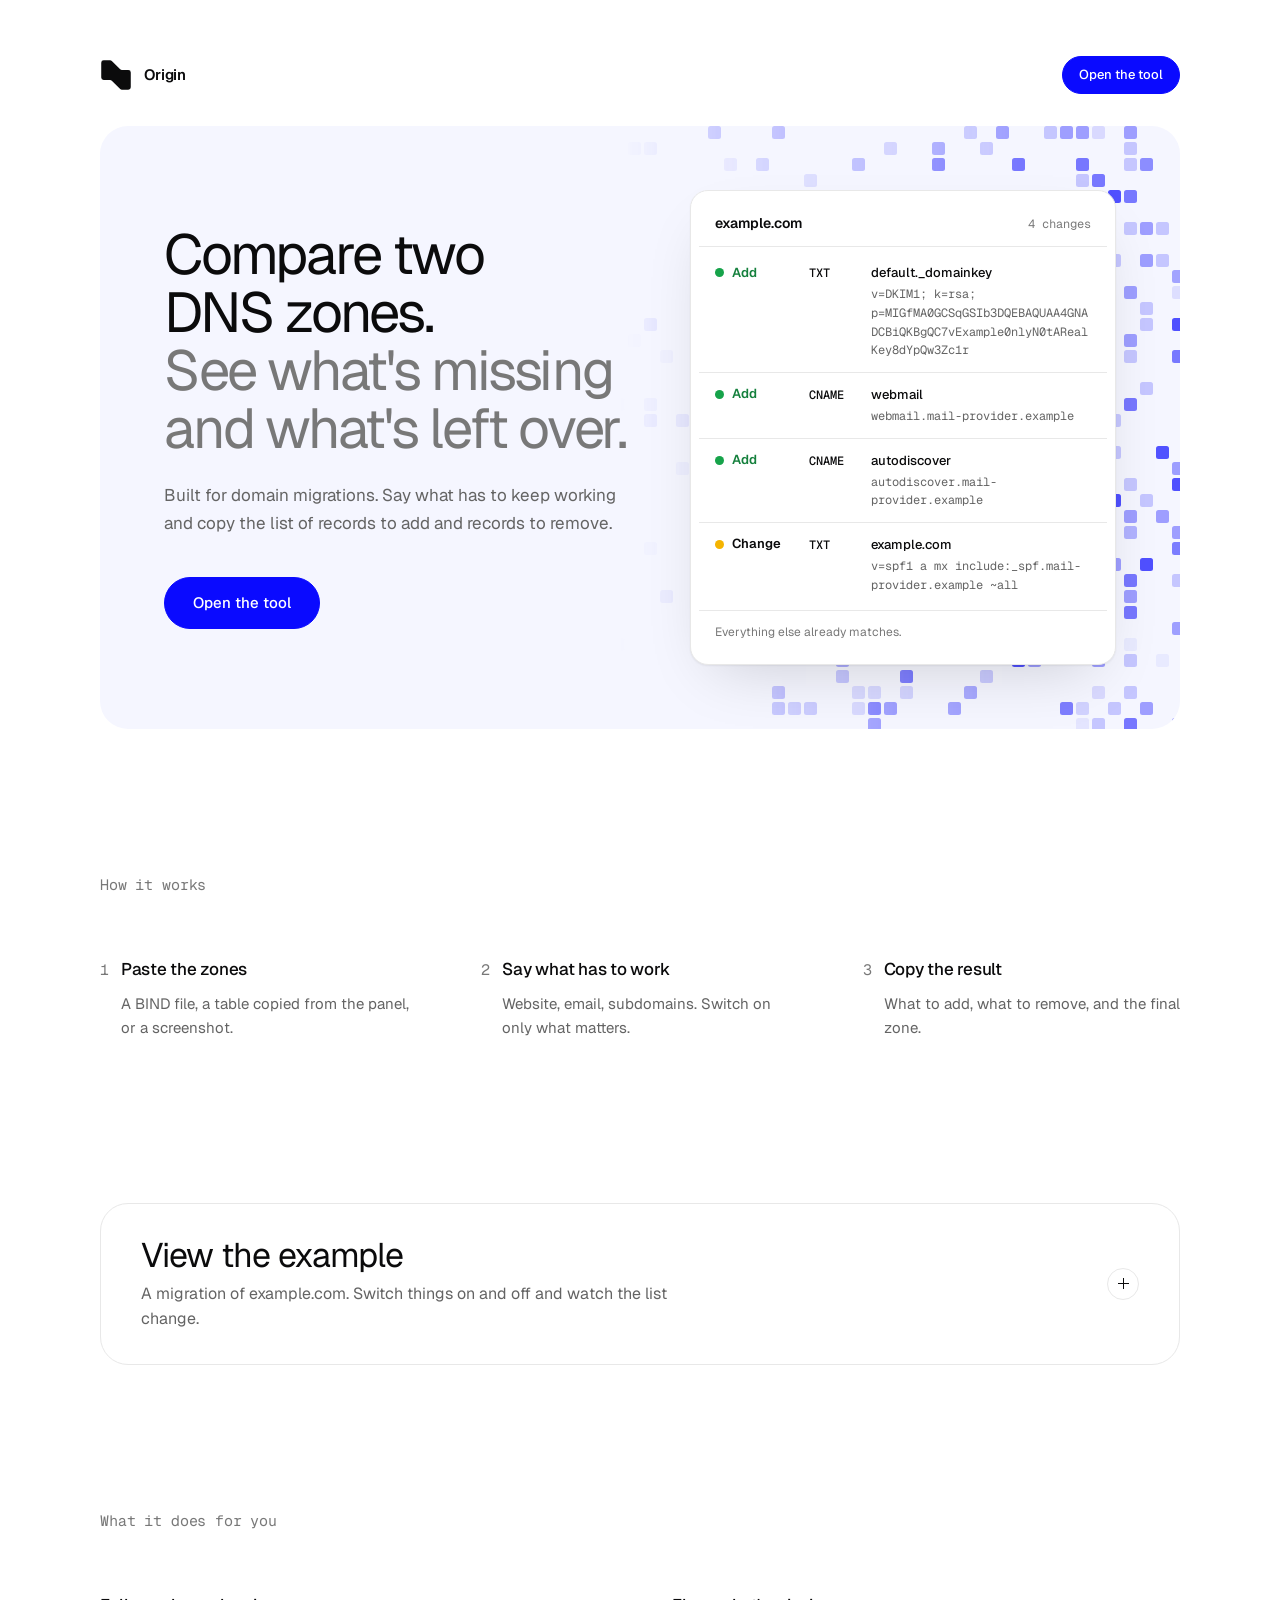
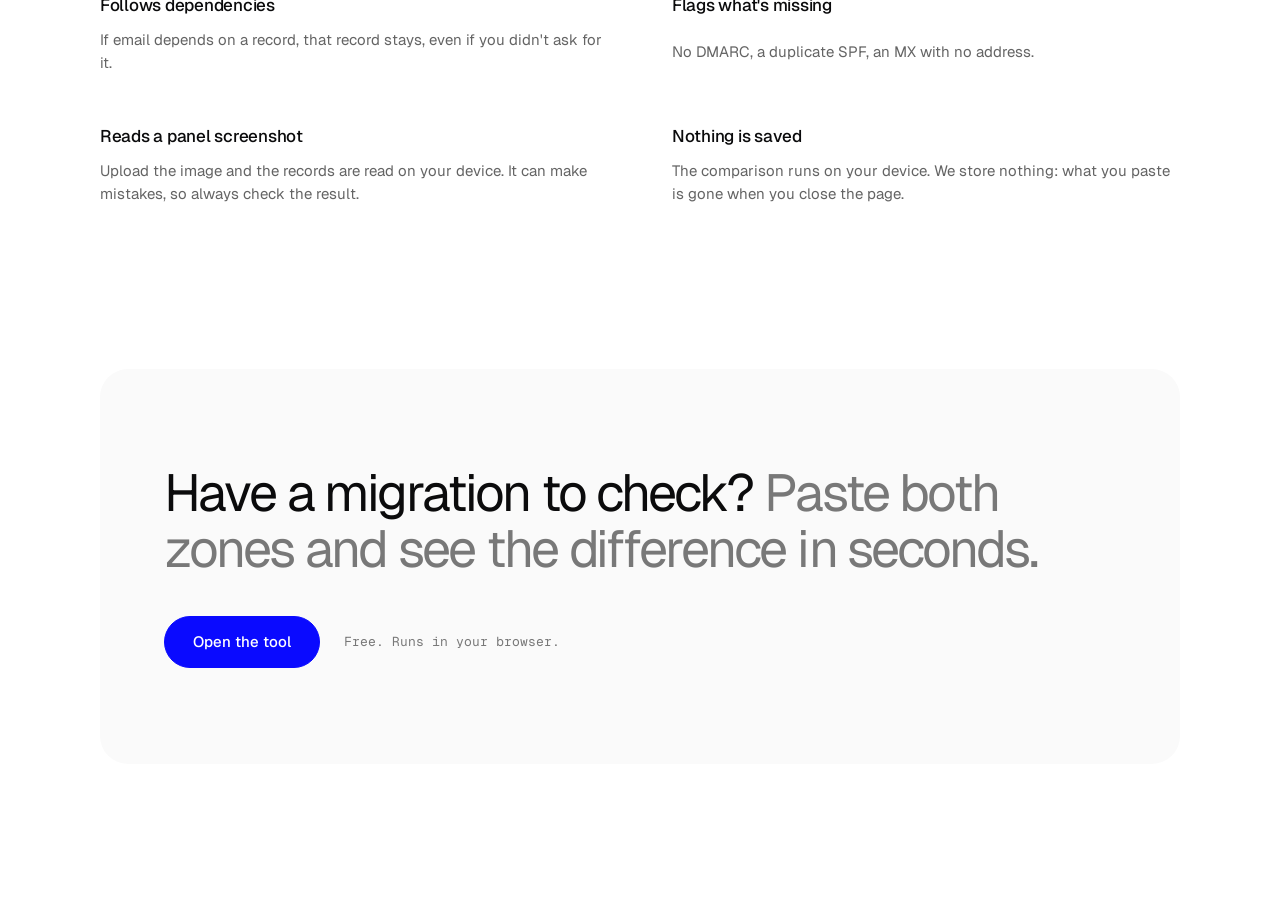
==== index.html @ 7298ab2c "Activity status as colored dot plus label (add, remove, change) Co-Authored-By: Claude Sonnet 5.5 <n" ====
<!doctype html>
<html lang="en">
<head>
<meta charset="utf-8">
<meta name="viewport" content="width=device-width,initial-scale=1,viewport-fit=cover">
<title>Origin</title>
<link rel="icon" type="image/svg+xml" href="favicon.svg?v=3">
<link rel="icon" type="image/png" sizes="180x180" href="favicon.png?v=3">
<link rel="shortcut icon" href="favicon.ico?v=3">
<link rel="apple-touch-icon" href="favicon.png?v=3">
<link rel="stylesheet" href="https://fonts.googleapis.com/css2?family=Geist:wght@300..700&family=Geist+Mono:wght@400..600&display=swap">
<link rel="stylesheet" href="style.css?v=3">
</head>
<body>
<svg width="0" height="0" style="position:absolute" aria-hidden="true">
  <!-- Still frame of the mark. The script below brings it to life. -->
  <symbol id="mark" viewBox="-4 -4 104 104"><path fill="currentColor" d="M32.00 0.00L64.00 0.00L81.05 0.00A8.00 8.00 0 0 1 87.71 12.44L66.96 43.56A8.00 8.00 0 0 0 66.96 52.44L80.00 72.00L88.00 84.00A7.72 7.72 0 0 1 81.58 96.00L64.00 96.00L32.00 96.00L14.95 96.00A8.00 8.00 0 0 1 8.29 83.56L29.04 52.44A8.00 8.00 0 0 0 29.04 43.56L16.00 24.00L8.00 12.00A7.72 7.72 0 0 1 14.42 0.00Z"/></symbol>
</svg>

<div class="wrap home" data-view="home">
  <header class="nav">
    <div class="brand"><span class="mk" aria-hidden="true"><svg><use href="#mark"/></svg></span><h1>Origin</h1></div>
    <a class="btn blue" href="tool.html">Open the tool</a>
  </header>

  <section class="hero">
    <canvas class="px" data-fade="1" aria-hidden="true"></canvas>
    <div class="hero-text">
      <p class="lede">Compare two DNS zones. <span>See what's missing and what's left over.</span></p>
      <p class="sub">Built for domain migrations. Say what has to keep working and copy the list of records to add and records to remove.</p>
      <div class="cta">
        <a class="btn blue lg" href="tool.html">Open the tool</a>
      </div>
    </div>
    <aside class="hero-card" aria-label="Example result">
      <div class="hc-head"><span class="hc-dom">example.com</span><span class="hc-count">4 changes</span></div>
      <ul class="hc-list">
        <li><span class="hc-op">Add</span><span class="hc-ty">TXT</span><span class="hc-nm">default._domainkey</span><span class="hc-val">v=DKIM1; k=rsa; p=MIGfMA0GCSqGSIb3DQEBAQUAA4GNADCBiQKBgQC7vExample0nlyN0tARealKey8dYpQw3Zc1r</span></li>
        <li><span class="hc-op">Add</span><span class="hc-ty">CNAME</span><span class="hc-nm">webmail</span><span class="hc-val">webmail.mail-provider.example</span></li>
        <li><span class="hc-op">Add</span><span class="hc-ty">CNAME</span><span class="hc-nm">autodiscover</span><span class="hc-val">autodiscover.mail-provider.example</span></li>
        <li><span class="hc-op chg">Change</span><span class="hc-ty">TXT</span><span class="hc-nm">example.com</span><span class="hc-val">v=spf1 a mx include:_spf.mail-provider.example ~all</span></li>
      </ul>
      <div class="hc-foot">Everything else already matches.</div>
    </aside>
  </section>

  <section class="sec">
    <h2>How it works</h2>
    <ol class="cols">
      <li><span class="k">1</span><strong>Paste the zones</strong><span class="t">A BIND file, a table copied from the panel, or a screenshot.</span></li>
      <li><span class="k">2</span><strong>Say what has to work</strong><span class="t">Website, email, subdomains. Switch on only what matters.</span></li>
      <li><span class="k">3</span><strong>Copy the result</strong><span class="t">What to add, what to remove, and the final zone.</span></li>
    </ol>
  </section>

  <section class="sec" id="demo">
    <div class="ex" data-ex>
      <button type="button" class="ex-head" id="ex-btn" aria-expanded="false" aria-controls="ex-body">
        <span class="ex-text">
          <span class="ex-t">View the example</span>
          <span class="ex-s">A migration of example.com. Switch things on and off and watch the list change.</span>
        </span>
        <span class="ex-ic" aria-hidden="true"><span class="pm"></span></span>
      </button>
      <div class="ex-body" id="ex-body" hidden>
        <div class="ex-in">
    <div class="zones">
      <div class="zone">
        <div class="zone-head"><span class="zl">Origin</span><span class="count" id="demo-mo"></span></div>
        <div class="dnst" id="demo-o" tabindex="0"></div>
      </div>
      <div class="zone">
        <div class="zone-head"><span class="zl">Destination</span><span class="count" id="demo-md"></span></div>
        <div class="dnst" id="demo-d" tabindex="0"></div>
      </div>
    </div>
    <div class="console">
      <fieldset class="panel">
        <legend>What has to work?</legend>
        <div class="switches" data-el="goals"></div>
      </fieldset>
      <section class="results" data-el="results" aria-live="polite"></section>
    </div>
        </div>
      </div>
    </div>
  </section>

  <section class="sec">
    <h2>What it does for you</h2>
    <ul class="cols two">
      <li><strong>Follows dependencies</strong><span class="t">If email depends on a record, that record stays, even if you didn't ask for it.</span></li>
      <li><strong>Flags what's missing</strong><span class="t">No DMARC, a duplicate SPF, an MX with no address.</span></li>
      <li><strong>Reads a panel screenshot</strong><span class="t">Upload the image and the records are read on your device. It can make mistakes, so always check the result.</span></li>
      <li><strong>Nothing is saved</strong><span class="t">The comparison runs on your device. We store nothing: what you paste is gone when you close the page.</span></li>
    </ul>
  </section>

  <section class="end">
    <p class="end-title">Have a migration to check?<span> Paste both zones and see the difference in seconds.</span></p>
    <div class="end-act">
      <a class="btn blue lg" href="tool.html">Open the tool</a>
      <span class="end-note">Free. Runs in your browser.</span>
    </div>
  </section>
</div>
<script src="core.js?v=3"></script>
<script src="app.js?v=3"></script>
<script src="hover.js?v=3"></script>
</body>
</html>
---- style.css ----
/* Layout: white page, black text, one electric blue for the main action and the animated field.
   Section labels in grey mono, light grotesque headings, plain lists instead of cards. */
:root{
  color-scheme:light;
  --bg:#FFFFFF; --field:#FAFAFA; --tint:#F5F6FF; --ink:#0B0B0C; --muted:#646464; --label:#787878; --line:#E8E8E8; --soft:#D0D0D0; --grey:#B8B8B8;
  --blue:#0A0AFF; --blue-h:#0000CC; --blue-d:#0A0AFF;
  --shadow:0 1px 2px rgba(11,11,12,.18);
  --ease:cubic-bezier(.22,.8,.24,1);
  --r:18px; --rc:12px; --rl:28px;
  --font-body:'Geist','Helvetica Neue',Helvetica,Arial,sans-serif;
  --font-mono:'Geist Mono',ui-monospace,'SF Mono',Menlo,Consolas,monospace;
}
*{box-sizing:border-box}
body{background:var(--bg);color:var(--ink);font-family:var(--font-body);font-size:15px;line-height:1.55;-webkit-font-smoothing:antialiased;-webkit-text-size-adjust:100%}
.wrap{max-width:1120px;margin:0 auto;padding-block:48px 128px;padding-left:max(20px,env(safe-area-inset-left,0px));padding-right:max(20px,env(safe-area-inset-right,0px));display:flex;flex-direction:column;gap:96px}
h1,h2,p{margin:0}
a{color:inherit}
h1{font-size:15px;font-weight:600;letter-spacing:-.01em}
h2,.eyebrow,.panel legend{font-family:var(--font-mono);font-size:15px;font-weight:400;letter-spacing:-.01em;color:var(--label)}
:focus-visible{outline:2px solid var(--blue-d);outline-offset:2px;border-radius:8px}
.btn:focus-visible,.sw:focus-visible{border-radius:980px}

.nav{display:flex;align-items:center;justify-content:space-between;gap:12px}
.brand{display:flex;align-items:center;gap:12px}
a.brand,a.btn{text-decoration:none}
.mk{display:inline-flex;width:32px;height:32px;flex:none}
.mk svg{width:32px;height:32px;display:block;overflow:visible}

.btn{font:inherit;font-size:13px;font-weight:500;line-height:1.2;padding:10px 16px;border:1px solid var(--soft);border-radius:980px;background:var(--bg);color:var(--ink);cursor:pointer;white-space:nowrap}
a.btn{display:inline-flex;align-items:center}
.btn:hover{border-color:var(--ink)}
.btn[disabled]{opacity:.5;cursor:default}
.btn.sm{font-size:12px;padding:8px 14px}
.btn.dark{background:var(--ink);border-color:var(--ink);color:var(--bg);padding:12px 24px}
.btn.dark:hover{background:#2A2A2E;border-color:#2A2A2E}
.btn.lg{font-size:15px;padding:16px 28px}
.btn.blue{background:var(--blue);border-color:var(--blue);color:#fff}
.btn.blue:hover{background:var(--blue-h);border-color:var(--blue-h)}

/* Landing */
.home{gap:144px}
.lnk{font-family:var(--font-mono);font-size:14px;color:var(--ink);background:none;border:0;padding:0;cursor:pointer;text-decoration:none}
.lnk{text-decoration:underline;text-decoration-color:var(--soft);text-underline-offset:5px}
.lnk:hover{text-decoration-color:var(--ink)}
.hero{margin-top:-112px;position:relative;overflow:hidden;isolation:isolate;display:grid;grid-template-columns:minmax(0,1.05fr) minmax(0,.95fr);align-items:center;gap:56px;background:var(--tint);border-radius:var(--rl);padding:64px 64px}
.hero .px{position:absolute;inset:0;z-index:-1;height:100%;border-radius:0;background:none;opacity:.7;-webkit-mask-image:linear-gradient(90deg,transparent 48%,#000 85%);mask-image:linear-gradient(90deg,transparent 48%,#000 85%)}
.hero .lede{font-size:clamp(2.25rem,4.4vw,3.5rem)}
.hero .lede span{display:block}
.hero-card{background:var(--bg);border:1px solid var(--line);border-radius:var(--r);box-shadow:0 24px 60px -24px rgba(11,11,12,.18),0 1px 2px rgba(11,11,12,.06);padding:8px;min-width:0}
.hc-head{display:flex;justify-content:space-between;align-items:baseline;gap:12px;padding:14px 16px 12px;border-bottom:1px solid var(--line)}
.hc-dom{font-weight:600;font-size:14px}
.hc-count{font-family:var(--font-mono);font-size:12px;color:var(--label)}
.hc-list{list-style:none;margin:0;padding:4px 0}
.hc-list li{display:grid;grid-template-columns:84px 52px minmax(0,1fr);grid-template-areas:"op ty nm" ". . val";column-gap:10px;row-gap:2px;padding:12px 16px;border-bottom:1px solid var(--line);align-items:baseline}
.hc-list li:last-child{border-bottom:0}
.hc-op{grid-area:op;display:inline-flex;align-items:center;gap:8px;font-size:13px;font-weight:600;line-height:18px;color:#15803D}
.hc-op::before{content:"";width:9px;height:9px;border-radius:50%;background:#16A34A;flex:none}
.hc-op.chg{color:var(--ink)}
.hc-op.chg::before{background:#F5B400}
.hc-op.rm{color:#B42318}
.hc-op.rm::before{background:#D92D20}
.hc-ty{grid-area:ty;font-family:var(--font-mono);font-size:12px;font-weight:500}
.hc-nm{grid-area:nm;font-weight:500;font-size:13px;overflow-wrap:anywhere}
.hc-val{grid-area:val;font-family:var(--font-mono);font-size:12px;color:var(--muted);overflow-wrap:anywhere}
.hc-foot{padding:12px 16px 14px;border-top:1px solid var(--line);font-size:12px;color:var(--label)}
.hero-text{display:flex;flex-direction:column;gap:24px;min-width:0}
.lede{font-size:clamp(2.25rem,5.6vw,3.75rem);line-height:1.04;letter-spacing:-.04em;font-weight:400;max-width:15em;text-wrap:balance}
.lede span{color:var(--label)}
.sub{font-size:1.0625rem;line-height:1.6;color:var(--muted);max-width:33em}
.cta{display:flex;flex-wrap:wrap;align-items:center;gap:16px 32px;padding-top:16px}
.px{display:block;width:100%;height:clamp(150px,24vw,290px);border-radius:var(--rl);background:var(--tint)}
.sec{display:flex;flex-direction:column;gap:40px}
.ex{border:1px solid var(--line);border-radius:var(--rl);background:var(--bg);transition:border-color .25s ease}
.ex:hover,.ex[data-open]{border-color:var(--soft)}
.ex-head{font:inherit;color:inherit;background:none;border:0;width:100%;display:flex;align-items:center;justify-content:space-between;gap:24px;text-align:left;cursor:pointer;padding:32px 40px;border-radius:var(--rl)}
.ex-text{display:flex;flex-direction:column;gap:8px;min-width:0}
.ex-k{font-family:var(--font-mono);font-size:15px;color:var(--label)}
.ex-t{font-size:clamp(1.5rem,3.4vw,2.125rem);line-height:1.12;letter-spacing:-.03em}
.ex-s{font-size:1rem;color:var(--muted);max-width:36em}
.ex-ic{flex:none;width:32px;height:32px;border-radius:50%;border:1px solid var(--line);display:grid;place-items:center;transition:background-color .25s ease,border-color .25s ease}
.ex-head:hover .ex-ic{border-color:var(--soft)}
.ex[data-open] .ex-ic{background:var(--ink);border-color:var(--ink)}
.ex[data-open] .pm::before,.ex[data-open] .pm::after{background:var(--bg)}
.ex[data-open] .pm::after{transform:rotate(0deg)}
.ex-body{overflow:hidden}
.ex-in{display:flex;flex-direction:column;gap:48px;padding:8px 40px 48px}
.sec-head{display:flex;flex-direction:column;gap:16px}
.title{font-size:clamp(1.5rem,3.4vw,2.125rem);line-height:1.12;letter-spacing:-.03em;font-weight:400;text-wrap:balance}
.cols{list-style:none;margin:0 -20px;padding:0;position:relative;display:grid;grid-template-columns:repeat(3,minmax(0,1fr));gap:8px 24px}
.cols>li{position:relative;z-index:1;padding:20px;border-radius:12px}
.stack-stage{position:absolute;inset:0;z-index:0;pointer-events:none}
.stack-pill{position:absolute;left:0;top:0;width:0;height:0;border-radius:12px;background:#F8F8F9;opacity:0;transition:opacity .35s ease}
.cols.two{grid-template-columns:repeat(2,minmax(0,1fr))}
.cols li{display:grid;grid-template-columns:auto minmax(0,1fr);gap:10px 12px;align-items:baseline}
.cols .k{font-family:var(--font-mono);font-size:15px;color:var(--label)}
.cols strong{font-size:17px;font-weight:500;letter-spacing:-.015em}
.cols .t{grid-column:2;font-size:15px;line-height:1.55;color:var(--muted)}
.cols.two li{grid-template-columns:minmax(0,1fr)}
.cols.two .t{grid-column:1}
.end{background:var(--field);border-radius:var(--rl);padding:96px 64px;display:flex;flex-direction:column;align-items:flex-start;gap:32px}
.end-title{font-size:clamp(2rem,5vw,3.25rem);line-height:1.06;letter-spacing:-.04em;font-weight:400;max-width:17em;text-wrap:balance}
.end-title span{color:var(--label)}
.end-act{display:flex;flex-wrap:wrap;align-items:center;gap:16px 24px;padding-top:8px}
.end-note{font-family:var(--font-mono);font-size:13px;color:var(--label)}

/* Zones */
.input{display:flex;flex-direction:column;gap:24px}
.zones{display:grid;grid-template-columns:repeat(auto-fit,minmax(min(100%,340px),1fr));gap:24px}
.zone{background:var(--field);border-radius:var(--r);padding:28px;display:flex;flex-direction:column;gap:20px;min-width:0;outline:1.5px solid transparent;outline-offset:-1.5px}
.zone:focus-within{outline-color:var(--ink)}
.zone.drag{outline:1.5px dashed var(--blue-d)}
.zone-head{display:flex;align-items:baseline;gap:8px;flex-wrap:wrap}
.zone-head label,.zl{font-weight:600}
.chip{font-size:11px;line-height:18px;color:var(--muted);border:1px solid var(--soft);border-radius:980px;padding:0 8px}
.count{margin-left:auto;font-size:12px;color:var(--muted);font-variant-numeric:tabular-nums}
textarea{font-family:var(--font-mono);font-size:.8125rem;line-height:1.6;color:var(--ink);background:transparent;border:0;padding:0;width:100%;min-height:196px;resize:vertical;white-space:pre;overflow:auto;tab-size:4}
textarea:focus,textarea:focus-visible{outline:0}
textarea::placeholder,input::placeholder{color:var(--muted);opacity:1}
.zone pre.ro{font-family:var(--font-mono);font-size:.8125rem;line-height:1.6;margin:0;max-height:196px;overflow:auto;white-space:pre;tab-size:4}
/* DNS table (panel style) */
.dnst{overflow-x:auto;background:var(--bg);border:1px solid var(--line);border-radius:var(--rc)}
.dnst table{width:100%;border-collapse:collapse;font-size:13px;line-height:1.4;min-width:520px}
.dnst th{background:var(--bg);text-align:left;font-weight:500;font-size:12px;color:var(--label);padding:10px 14px;border-bottom:1px solid var(--line);white-space:nowrap;z-index:1}
.dnst td{padding:10px 14px;border-bottom:1px solid var(--line);vertical-align:top;white-space:nowrap}
.dnst tr:last-child td{border-bottom:0}
.dnst th:not(:last-child),.dnst td:not(:last-child){border-right:1px solid var(--line)}
.dnst tbody tr:hover td{background:var(--field)}
.dnst .ty{font-family:var(--font-mono);font-size:12px;font-weight:500;width:1%}
.dnst .nm{font-weight:500}
.dnst .ct{font-family:var(--font-mono);font-size:12px;white-space:normal;overflow-wrap:anywhere;min-width:200px}
.dnst .ct small{font-family:var(--font-body);color:var(--label);margin-left:6px;font-size:12px}
.dnst .pxs{display:inline-flex;align-items:center;gap:6px;color:var(--muted)}
.dnst .pxs::before{content:"";width:8px;height:8px;border-radius:50%;border:1.5px solid var(--grey);flex:none}
.dnst .pxs.on{color:var(--ink)}
.dnst .pxs.on::before{background:var(--ink);border-color:var(--ink)}
.dnst .tt{color:var(--muted)}
.zone-foot{display:flex;flex-wrap:wrap;align-items:center;gap:8px 12px;font-size:13px;color:var(--muted)}
.drop{display:flex;flex-wrap:wrap;align-items:center;gap:6px 10px}
.vt{display:inline-flex;gap:2px;padding:2px;border:1px solid var(--line);border-radius:980px;margin-left:8px;background:var(--bg)}
.vt[hidden]{display:none}
.vt button{font:inherit;font-size:12px;line-height:1;padding:6px 12px;border:0;border-radius:980px;background:none;color:var(--muted);cursor:pointer;transition:background-color .2s ease,color .2s ease}
.vt button[aria-pressed="true"]{background:var(--ink);color:var(--bg)}
.zt{min-height:196px}
.zt[hidden],textarea[hidden]{display:none}
.zt table{min-width:0}
.dnst .ct small{display:block;margin:2px 0 0}
.ocr-note{flex-basis:100%;margin:0;font-size:12px;color:var(--label)}
.spin{flex:none;width:18px;height:18px;border-radius:50%;border:2.5px solid #D5F0DD;border-top-color:#16A34A}
@media (prefers-reduced-motion:no-preference){.spin{animation:spin .8s linear infinite}}
@keyframes spin{to{transform:rotate(360deg)}}
.status{display:flex;flex-wrap:wrap;align-items:center;gap:8px;color:var(--ink);flex-basis:100%}
.gs,.gn,.more,.only-m{display:none}
@media (min-width:701px){.zone-foot:not(:has(> .drop:not([hidden]), > .status:not([hidden]))){display:none}}
.bar{display:flex;flex-wrap:wrap;gap:12px;align-items:center}
.dom{display:flex;align-items:center;gap:10px;flex:1 1 240px;max-width:380px;background:var(--field);border-radius:var(--rc);padding:12px 16px;outline:1.5px solid transparent;outline-offset:-1.5px}
.dom:focus-within{outline-color:var(--ink)}
.dom label{font-size:13px;color:var(--muted)}
.dom input{font-family:var(--font-mono);font-size:.8125rem;color:var(--ink);background:transparent;border:0;padding:0;flex:1;min-width:0}
.dom input:focus,.dom input:focus-visible{outline:0}
.bar .btns{display:flex;gap:8px;margin-left:auto}

/* Switches and result */
.console{display:grid;grid-template-columns:minmax(0,280px) minmax(0,1fr);gap:72px 96px;align-items:start}
#demo .console{padding-top:40px}
.panel{display:flex;flex-direction:column;border:0;padding:0;margin:0;min-width:0}
.panel legend{padding:0;margin-bottom:28px}
@media (min-width:861px){.panel{position:sticky;top:calc(env(safe-area-inset-top,0px) + 24px)}}
.switches{display:flex;flex-direction:column;gap:28px}
.sw{font:inherit;color:inherit;background:none;border:0;width:100%;display:grid;grid-template-columns:minmax(0,1fr) auto;align-items:center;gap:16px;padding:0;text-align:left;cursor:pointer}
.sw-text{display:flex;flex-direction:column;gap:2px;min-width:0}
.gl{font-weight:500}
.gh{font-size:13px;color:var(--muted)}
.track{width:42px;height:24px;border-radius:980px;background:var(--soft);position:relative}
.knob{position:absolute;top:3px;left:3px;width:18px;height:18px;border-radius:50%;background:var(--bg);box-shadow:var(--shadow)}
.sw[aria-checked="true"] .track{background:var(--ink)}
.sw[aria-checked="true"] .knob{transform:translateX(18px)}
.sw[aria-checked="false"] .gl{color:var(--muted)}
.results{display:flex;flex-direction:column;gap:80px;min-width:0}
.block{display:flex;flex-direction:column;gap:24px}
.summary{display:flex;flex-direction:column;gap:28px}
.say{font-size:19px;line-height:1.35;letter-spacing:-.015em;text-wrap:balance}
.say b{font-weight:600}
.figs{display:grid;grid-template-columns:repeat(2,minmax(0,1fr));gap:12px}
.fig{font:inherit;color:inherit;border:0;text-align:left;cursor:pointer;display:grid;grid-template-columns:auto auto minmax(0,1fr) auto;align-items:center;gap:14px;background:var(--field);border-radius:var(--r);padding:22px 24px;min-width:0}
.fig .n{font-size:24px;font-weight:600;letter-spacing:-.02em;line-height:1;min-width:1ch;font-variant-numeric:tabular-nums}
.fig .l{font-size:16px;line-height:1.3}
.fig .go{display:none}
.fig.zero{opacity:.45;cursor:default}
/* State as an icon: plus to add, not-equal to check, minus for what goes, check for what stays, exclamation for a warning. */
.dot{width:26px;height:26px;flex:none;display:inline-grid;place-items:center;border-radius:7px;background:var(--cb,#ECECEC)}
.dot::before{content:"";width:14px;height:14px;background:var(--c,var(--ink));-webkit-mask:var(--g) center/contain no-repeat;mask:var(--g) center/contain no-repeat}
:root{
  --g-plus:url("data:image/svg+xml,%3Csvg xmlns='http://www.w3.org/2000/svg' viewBox='0 0 14 14' fill='none' stroke='%23000' stroke-width='1.8' stroke-linecap='round' stroke-linejoin='round'%3E%3Cpath d='M7 2.5v9M2.5 7h9'/%3E%3C/svg%3E");
  --g-minus:url("data:image/svg+xml,%3Csvg xmlns='http://www.w3.org/2000/svg' viewBox='0 0 14 14' fill='none' stroke='%23000' stroke-width='1.8' stroke-linecap='round' stroke-linejoin='round'%3E%3Cpath d='M2.5 7h9'/%3E%3C/svg%3E");
  --g-neq:url("data:image/svg+xml,%3Csvg xmlns='http://www.w3.org/2000/svg' viewBox='0 0 14 14' fill='none' stroke='%23000' stroke-width='1.8' stroke-linecap='round' stroke-linejoin='round'%3E%3Cpath d='M2.5 5h9M2.5 9h9M9.6 2.4l-5.2 9.2'/%3E%3C/svg%3E");
  --g-check:url("data:image/svg+xml,%3Csvg xmlns='http://www.w3.org/2000/svg' viewBox='0 0 14 14' fill='none' stroke='%23000' stroke-width='1.8' stroke-linecap='round' stroke-linejoin='round'%3E%3Cpath d='M2.6 7.6l3 3 5.8-6.6'/%3E%3C/svg%3E");
  --g-bang:url("data:image/svg+xml,%3Csvg xmlns='http://www.w3.org/2000/svg' viewBox='0 0 14 14' fill='none' stroke='%23000' stroke-width='1.8' stroke-linecap='round' stroke-linejoin='round'%3E%3Cpath d='M7 2.6v5.2M7 11.3v.1'/%3E%3C/svg%3E");
  --g-ask:url("data:image/svg+xml,%3Csvg xmlns='http://www.w3.org/2000/svg' viewBox='0 0 14 14' fill='none' stroke='%23000' stroke-width='1.8' stroke-linecap='round' stroke-linejoin='round'%3E%3Cpath d='M4.9 5.1a2.1 2.1 0 1 1 3.3 1.7c-.8.6-1.2 1-1.2 1.9M7 11.4v.1'/%3E%3C/svg%3E");
}
.v-add{--cb:var(--blue);--c:#fff;--g:var(--g-plus)}
.v-diff{--g:var(--g-neq)}
.v-remove{--c:#6A6A6A;--g:var(--g-minus)}
.v-ok,.v-keep{--g:var(--g-check)}
.v-review{--cb:#E7E8FF;--c:var(--blue);--g:var(--g-ask)}
.v-skip,.v-infra{--cb:#F0F0F0;--c:#9A9A9A;--g:var(--g-minus)}
.s-warn{--cb:#FFE1E1;--c:#D92D20;--g:var(--g-bang)}
.s-crit{--cb:#D92D20;--c:#fff;--g:var(--g-bang)}
.s-info{--c:#6A6A6A;--g:var(--g-bang)}
.alerts{list-style:none;margin:0;padding:0;display:flex;flex-direction:column;gap:12px}
.alert{display:grid;grid-template-columns:auto minmax(0,1fr);gap:14px;padding:24px;background:var(--field);border-radius:var(--r);font-size:16px;line-height:1.55}
.alert .dot{margin-top:0}
.alert b{font-weight:600}
.alert.s-warn,.alert.s-crit{background:#FFF1F0;box-shadow:inset 0 0 0 1px #F8C9C5,inset 4px 0 0 #D92D20}
.alert.s-warn b,.alert.s-crit b{color:#B42318}
.block:has(.alert.s-warn,.alert.s-crit)>h2{color:#D92D20}
.groups{display:flex;flex-direction:column;gap:64px}
.grp,[data-el="alerts"],#demo{scroll-margin-top:calc(env(safe-area-inset-top,0px) + 12px)}
.grp summary{display:grid;grid-template-columns:auto minmax(0,1fr) auto auto;gap:8px 12px;align-items:center;cursor:pointer;list-style:none}
.grp summary::-webkit-details-marker{display:none}
.gt{font-size:18px;font-weight:600;letter-spacing:-.015em}
.gc{font-family:var(--font-mono);font-size:14px;color:var(--muted);font-variant-numeric:tabular-nums}
.gd{grid-column:2 / -1;grid-row:2;font-size:15px;line-height:1.5;color:var(--muted)}
.pm{width:11px;height:11px;position:relative}
.pm::before,.pm::after{content:"";position:absolute;background:var(--ink);left:0;top:5px;width:11px;height:1px}
.pm::after{transform:rotate(90deg)}
.grp[open]:not(.closing) .pm::after{transform:rotate(0deg)}
.recs{list-style:none;margin:0;padding:24px 0 0;display:flex;flex-direction:column;gap:12px}
.rec{display:grid;grid-template-columns:minmax(0,1fr) auto;gap:8px 16px;padding:24px 26px;background:var(--field);border-radius:var(--r);align-items:start}
.body{min-width:0;display:flex;flex-direction:column;gap:10px}
.rt{font-size:16px;font-weight:500;line-height:1.3}
.rk{font-family:var(--font-mono);font-size:13px;color:var(--muted);overflow-wrap:anywhere}
.rk b{font-weight:600;color:var(--ink);margin-right:8px}
.rv{display:flex;flex-direction:column;gap:12px;padding-top:6px}
.val{display:block;font-family:var(--font-mono);font-size:13px;line-height:1.6;overflow-wrap:anywhere}
.sides>div{display:flex;flex-direction:column;gap:6px}
.side{font-size:13px;color:var(--muted)}
.why{font-size:14px;line-height:1.5;color:var(--muted)}
.acts{display:flex;align-items:center;gap:10px}
.out{display:flex;flex-direction:column;gap:24px}
.out-head{display:flex;flex-wrap:wrap;gap:10px;justify-content:space-between;align-items:center}
.seg{display:inline-flex;gap:2px;background:var(--field);border-radius:10px;padding:3px;position:relative}
.seg .ind{position:absolute;top:3px;bottom:3px;left:3px;width:0;border-radius:8px;background:var(--bg);box-shadow:var(--shadow)}
.seg button{font:inherit;font-size:13px;font-weight:500;padding:6px 13px;border:0;border-radius:8px;background:transparent;color:var(--muted);cursor:pointer;white-space:nowrap;position:relative;z-index:1}
.seg button[aria-pressed="true"]{color:var(--ink)}
.out pre code{display:inline-block;min-width:100%;font:inherit}
.out pre{font-family:var(--font-mono);font-size:.8125rem;line-height:1.6;background:var(--field);border-radius:var(--r);padding:24px 26px;margin:0;overflow:auto;max-height:340px;white-space:pre;tab-size:4}
.empty{display:flex;flex-direction:column;gap:10px;max-width:46ch}
.empty strong{font-weight:600}
.empty p{color:var(--muted)}
.foot{color:var(--muted);font-size:12px}

@media (prefers-reduced-motion:no-preference){
  .btn{transition:border-color .2s ease,background-color .2s ease,color .2s ease,transform .16s var(--ease)}
  .btn:active{transform:scale(.97)}
  .zone,.dom{transition:outline-color .2s ease}
  .track{transition:background-color .28s ease}
  .knob{transition:transform .32s var(--ease)}
  .sw{transition:background-color .26s ease,border-color .26s ease,color .26s ease,transform .16s var(--ease)}
  .gl{transition:color .26s ease}
  .pm::after,.more{transition:transform .32s var(--ease)}
  .seg button{transition:color .35s ease}
  .seg .ind{transition:transform .5s cubic-bezier(.3,1.12,.36,1),width .5s cubic-bezier(.3,1.12,.36,1)}
}
@media (pointer:coarse){textarea,.dom input{font-size:16px}}
@media (max-width:860px){.console{grid-template-columns:minmax(0,1fr)}.cols{grid-template-columns:repeat(2,minmax(0,1fr))}}
@media (max-width:860px){.hero{grid-template-columns:minmax(0,1fr);gap:40px;padding:44px 32px}.hero .px{-webkit-mask-image:none;mask-image:none;opacity:.5}}
@media (max-width:700px){
  body{font-size:16px}
  .wrap{gap:72px;padding-block:32px 96px}
  .home{gap:104px}
  .hero{grid-template-columns:minmax(0,1fr);gap:40px;padding:40px 24px;margin-top:-96px}
  .hero .px{opacity:.5;-webkit-mask-image:none;mask-image:none}
  .hero-text{gap:20px}
  .cta{gap:20px 28px;padding-top:12px}
  .sec{gap:32px}
  .ex-head{padding:24px 20px;gap:16px}.ex-in{padding:4px 16px 24px}.ex-ic{width:28px;height:28px}
  .cols,.cols.two{grid-template-columns:minmax(0,1fr);gap:0;margin:0 -16px}
  .cols>li{padding:16px}
  .end{padding:56px 24px;gap:24px}
  .input{gap:20px}
  .zones{gap:16px}
  .zone{padding:24px;gap:18px}
  .zone.closed textarea{display:none}
  textarea{min-height:132px}
  .zone pre.ro{max-height:112px}
  #demo .console{padding-top:24px}
  .only-m{display:inline-flex}
  .zone-foot:not(:has(> :not([hidden]))){display:none}
  .drop span{display:none}
  .btn.sm{font-size:13px;padding:10px 16px}
  .dom{flex:1 1 130px}
  .panel legend{margin-bottom:24px}
  .switches{flex-direction:row;flex-wrap:wrap;gap:12px}
  .sw{width:auto;display:inline-flex;gap:8px;padding:12px 18px;border:1px solid var(--soft);border-radius:980px}
  .sw .gh,.sw .track,.sw .gl{display:none}
  .sw .gs{display:inline;font-weight:500}
  .sw[aria-checked="true"]{background:var(--ink);border-color:var(--ink);color:var(--bg)}
  .sw:active{transform:scale(.97)}
  .results{gap:72px}
  .groups{gap:56px}
  .fig{padding:22px}
  .alert{padding:22px}
  .figs{grid-template-columns:minmax(0,1fr)}
  .rec{cursor:pointer;padding:22px}
  .grp:not(.v-diff) .rec:not(.open) .rv{display:none}
  .more{display:inline-block;flex:none;width:7px;height:7px;margin:0 3px;border-right:1.5px solid var(--muted);border-bottom:1.5px solid var(--muted);transform:translateY(-2px) rotate(45deg)}
  .rec.open .more{transform:translateY(2px) rotate(-135deg)}
  .v-diff .more{display:none}
  .v-diff .rec{cursor:default}
  .out-head{flex-direction:column;align-items:stretch;gap:16px}
  .seg{display:flex;width:100%}
  .seg button{flex:1;padding:8px 6px}
}

/* Activity status: a small coloured dot and a label. Add is green, Remove is red, Change/Check is amber. */
.grp .dot,.fig .dot{width:10px;height:10px;border-radius:50%;background:var(--sd,#B8B8B8)}
.grp .dot::before,.fig .dot::before{display:none}
.v-add{--sd:#16A34A;--st:#15803D}
.v-remove{--sd:#D92D20;--st:#B42318}
.v-diff,.v-review{--sd:#F5B400}
.fig.s-warn{--sd:#D92D20}
.grp.v-add .gt{color:var(--st)}
.grp.v-remove .gt{color:var(--st)}
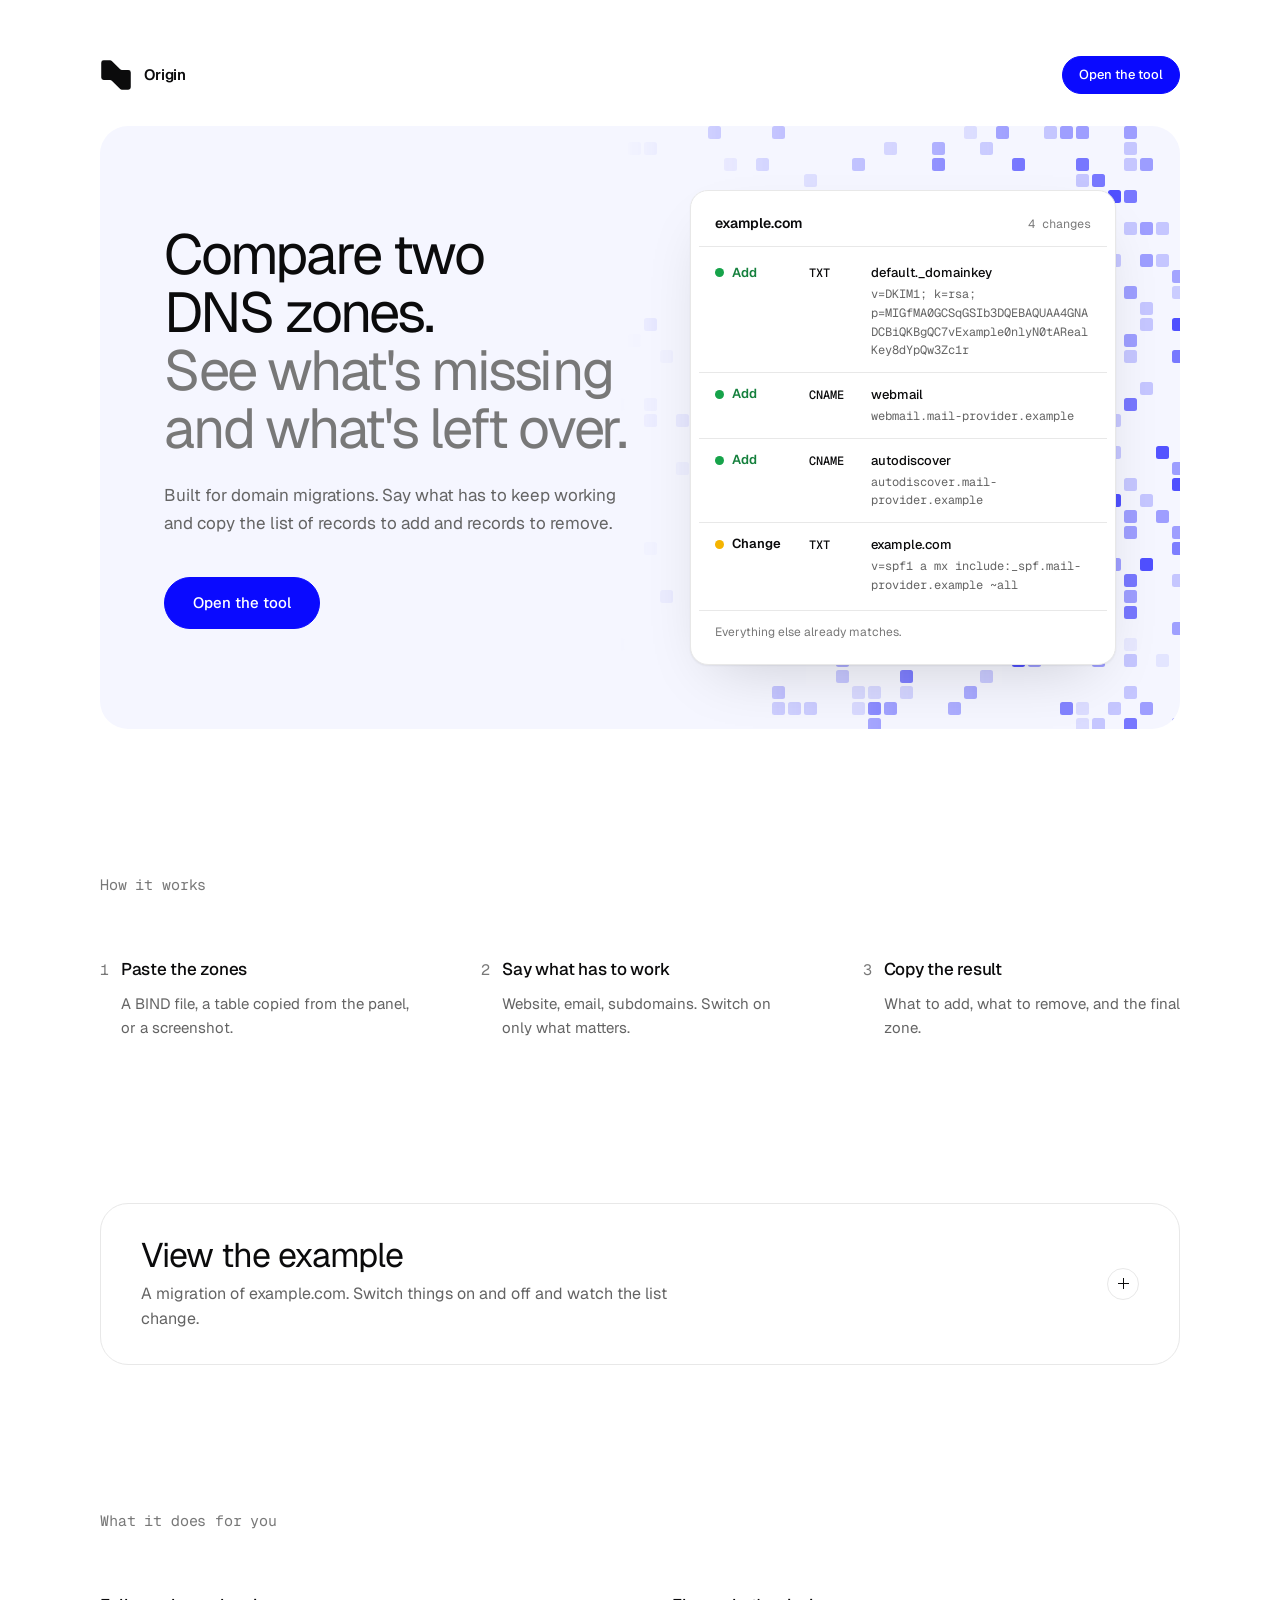
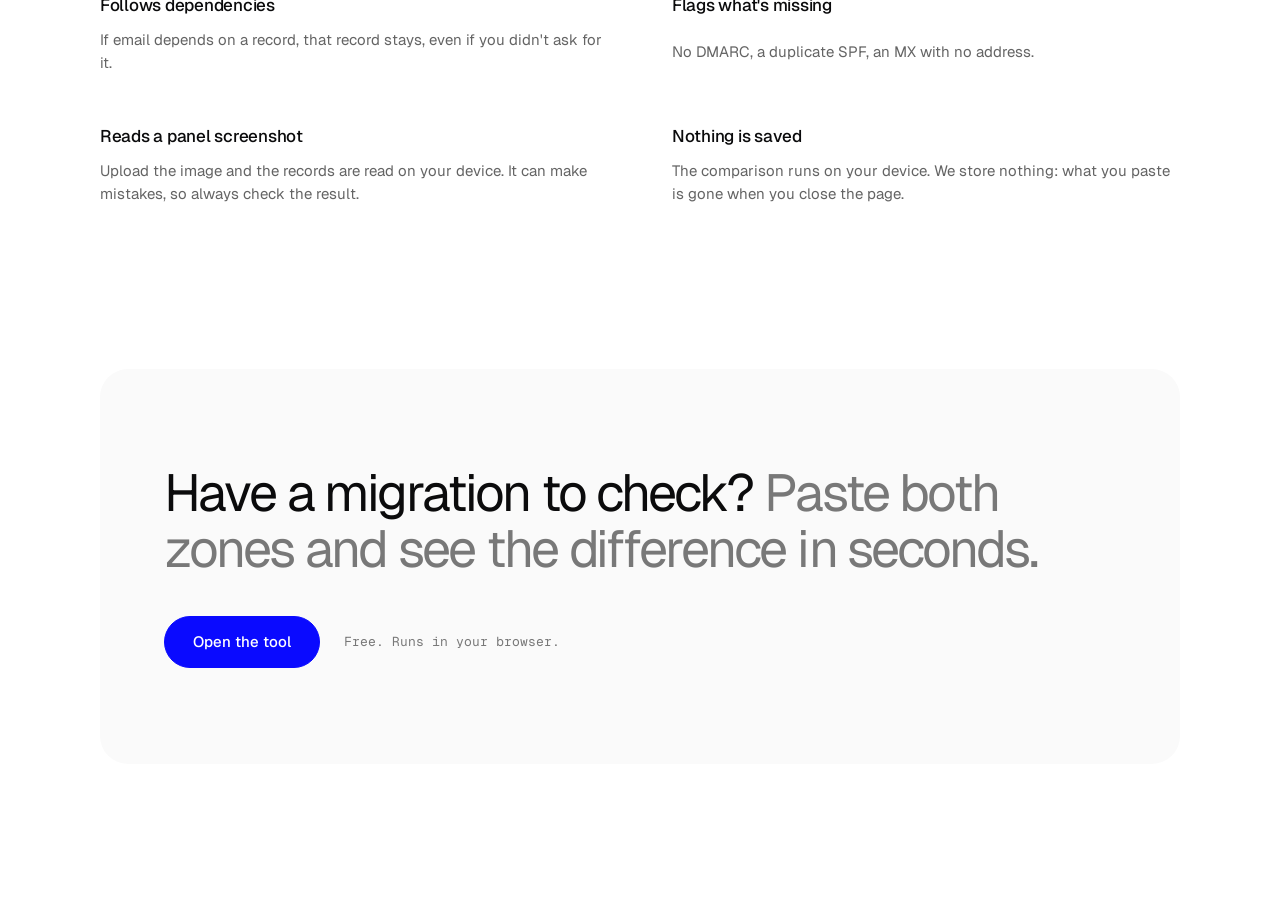
==== commit 0ba9e249: "Logo: vertical morph, smoother easing, longer rest Co-Authored-By: Claude Sonnet 5.5 <noreply@anthro" ====
--- a/index.html
+++ b/index.html
@@ -4,12 +4,12 @@
 <meta charset="utf-8">
 <meta name="viewport" content="width=device-width,initial-scale=1,viewport-fit=cover">
 <title>Origin</title>
-<link rel="icon" type="image/svg+xml" href="favicon.svg?v=3">
-<link rel="icon" type="image/png" sizes="180x180" href="favicon.png?v=3">
-<link rel="shortcut icon" href="favicon.ico?v=3">
-<link rel="apple-touch-icon" href="favicon.png?v=3">
+<link rel="icon" type="image/svg+xml" href="favicon.svg?v=4">
+<link rel="icon" type="image/png" sizes="180x180" href="favicon.png?v=4">
+<link rel="shortcut icon" href="favicon.ico?v=4">
+<link rel="apple-touch-icon" href="favicon.png?v=4">
 <link rel="stylesheet" href="https://fonts.googleapis.com/css2?family=Geist:wght@300..700&family=Geist+Mono:wght@400..600&display=swap">
-<link rel="stylesheet" href="style.css?v=3">
+<link rel="stylesheet" href="style.css?v=4">
 </head>
 <body>
 <svg width="0" height="0" style="position:absolute" aria-hidden="true">
@@ -104,8 +104,8 @@
     </div>
   </section>
 </div>
-<script src="core.js?v=3"></script>
-<script src="app.js?v=3"></script>
-<script src="hover.js?v=3"></script>
+<script src="core.js?v=4"></script>
+<script src="app.js?v=4"></script>
+<script src="hover.js?v=4"></script>
 </body>
 </html>
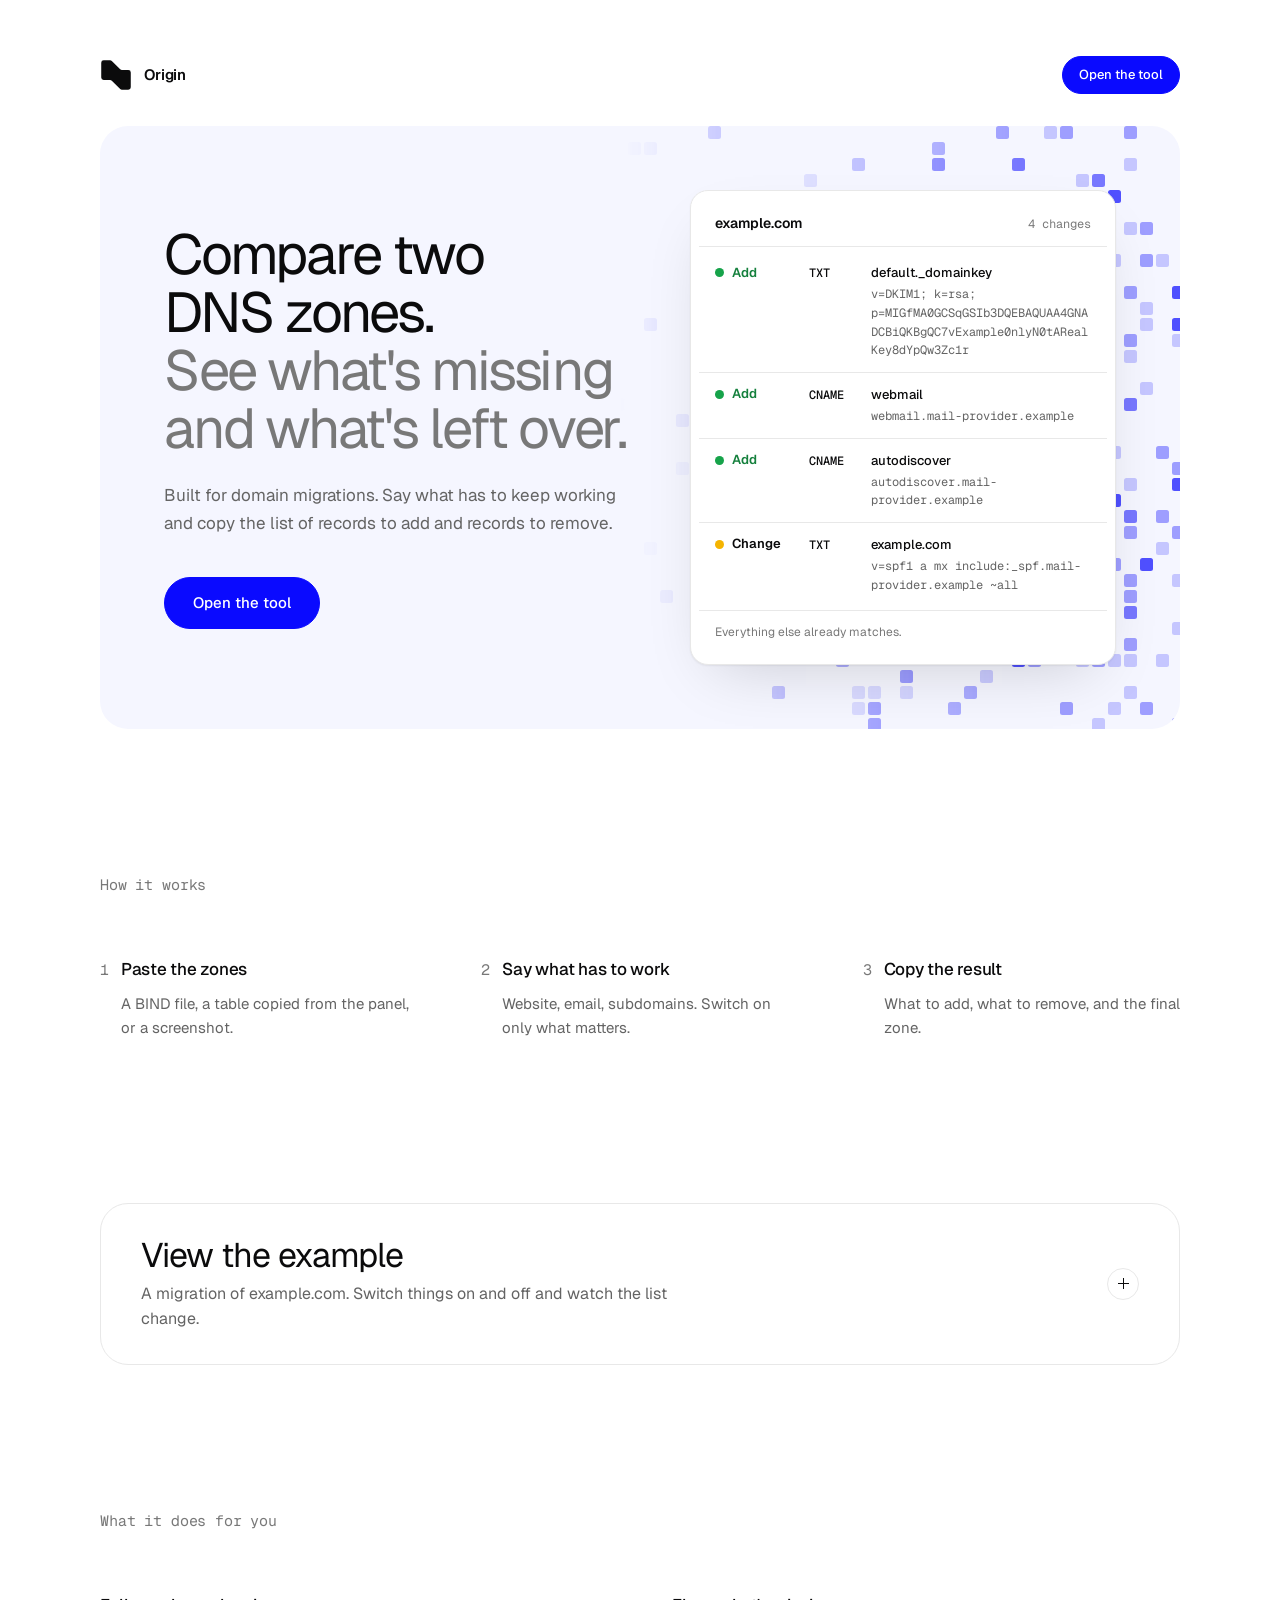
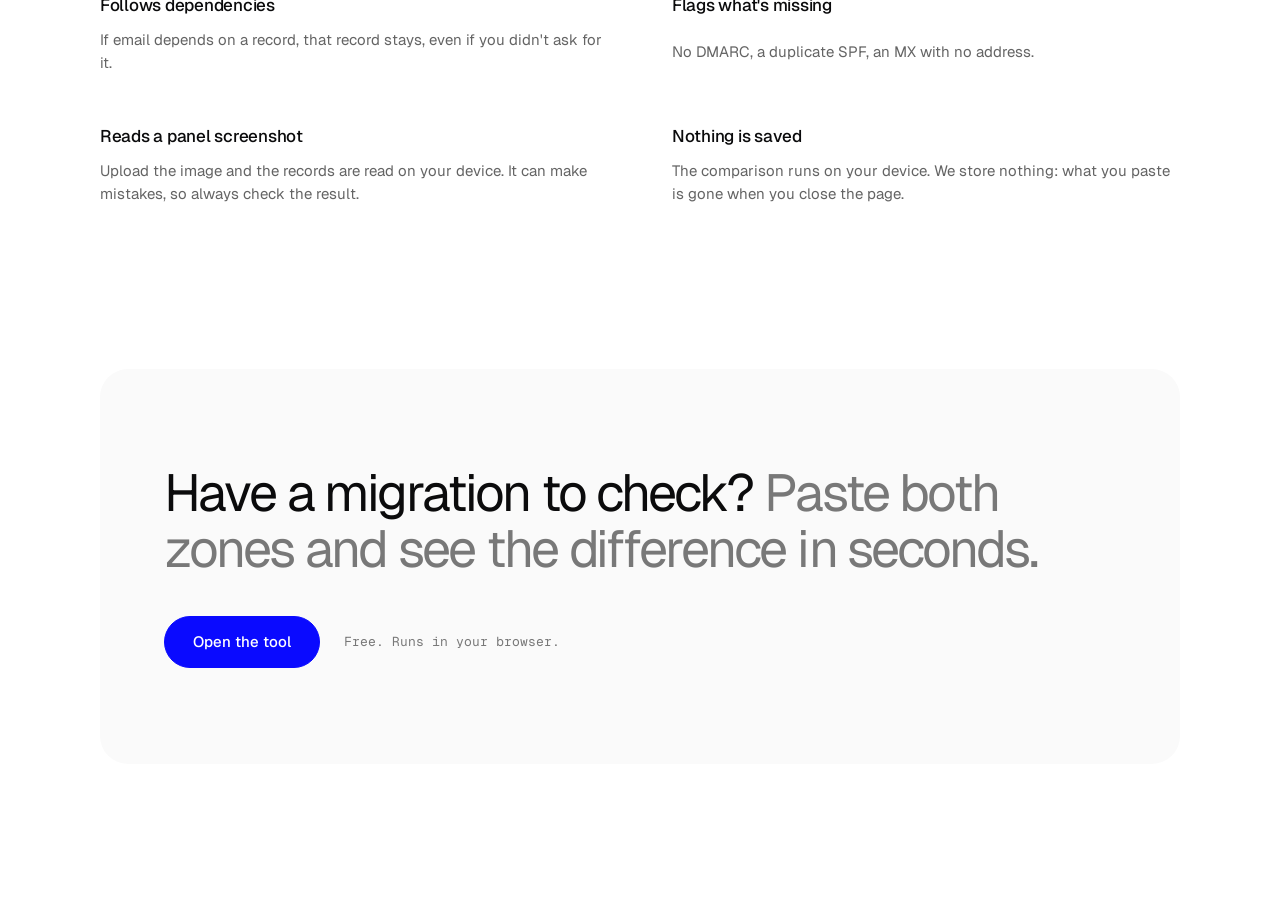
==== commit 8f7be038: "Mobile: shorter hero, stacked DNS records, no sideways scroll Co-Authored-By: Claude Sonnet 5.5 <nor" ====
--- a/index.html
+++ b/index.html
@@ -4,12 +4,12 @@
 <meta charset="utf-8">
 <meta name="viewport" content="width=device-width,initial-scale=1,viewport-fit=cover">
 <title>Origin</title>
-<link rel="icon" type="image/svg+xml" href="favicon.svg?v=4">
-<link rel="icon" type="image/png" sizes="180x180" href="favicon.png?v=4">
-<link rel="shortcut icon" href="favicon.ico?v=4">
-<link rel="apple-touch-icon" href="favicon.png?v=4">
+<link rel="icon" type="image/svg+xml" href="favicon.svg?v=5">
+<link rel="icon" type="image/png" sizes="180x180" href="favicon.png?v=5">
+<link rel="shortcut icon" href="favicon.ico?v=5">
+<link rel="apple-touch-icon" href="favicon.png?v=5">
 <link rel="stylesheet" href="https://fonts.googleapis.com/css2?family=Geist:wght@300..700&family=Geist+Mono:wght@400..600&display=swap">
-<link rel="stylesheet" href="style.css?v=4">
+<link rel="stylesheet" href="style.css?v=5">
 </head>
 <body>
 <svg width="0" height="0" style="position:absolute" aria-hidden="true">
@@ -104,8 +104,8 @@
     </div>
   </section>
 </div>
-<script src="core.js?v=4"></script>
-<script src="app.js?v=4"></script>
-<script src="hover.js?v=4"></script>
+<script src="core.js?v=5"></script>
+<script src="app.js?v=5"></script>
+<script src="hover.js?v=5"></script>
 </body>
 </html>
--- a/style.css
+++ b/style.css
@@ -321,3 +321,34 @@
 .fig.s-warn{--sd:#D92D20}
 .grp.v-add .gt{color:var(--st)}
 .grp.v-remove .gt{color:var(--st)}
+
+/* Phones: a calmer, shorter banner. Squares stay behind the lower edge only, the example is stacked line by line. */
+@media (max-width:700px){
+  .hero{padding:40px 20px 44px;gap:0}
+  .hero .px{opacity:.6;-webkit-mask-image:linear-gradient(180deg,transparent 0,transparent 68%,#000 100%);mask-image:linear-gradient(180deg,transparent 0,transparent 68%,#000 100%)}
+  .hero .lede{font-size:clamp(1.875rem,8.6vw,2.25rem);line-height:1.08}
+  .hero .sub{font-size:1rem}
+  .hero .cta{padding-top:4px}
+  .hero .cta .btn{width:100%;justify-content:center}
+  .hero-card{display:none}   /* the example panel is for larger screens only */
+  .hc-head{padding:12px 14px 10px}
+  .hc-list li{grid-template-columns:auto minmax(0,1fr);grid-template-areas:"op ty" "nm nm" "val val";column-gap:12px;row-gap:3px;padding:12px 14px}
+  .hc-foot{padding:10px 14px 12px}
+  .home .nav .btn{display:none}
+  /* DNS tables on a phone: each record is a small block (type, name and TTL on top, the value in full below) instead of a wide table that has to be scrolled sideways. */
+  .dnst{overflow:visible}
+  .dnst table,.dnst tbody{display:block;min-width:0;width:100%}
+  .dnst thead{display:none}
+  .dnst tr{display:grid;grid-template-columns:62px minmax(0,1fr) auto;grid-template-areas:"ty nm tt" "ct ct ct" "px px px";column-gap:12px;row-gap:3px;padding:12px 14px;border-bottom:1px solid var(--line)}
+  .dnst tr:last-child{border-bottom:0}
+  .dnst td,.dnst th{display:block;padding:0;border:0!important;white-space:normal}
+  .dnst td.ty{grid-area:ty;width:auto}
+  .dnst td.nm{grid-area:nm;overflow-wrap:anywhere}
+  .dnst td.tt{grid-area:tt;text-align:right}
+  .dnst td.ct{grid-area:ct;min-width:0;max-width:none}
+  .dnst td:not([class]){grid-area:px}
+  .dnst tbody tr:hover td{background:none}
+}
+
+
+.only-m[hidden]{display:none!important}
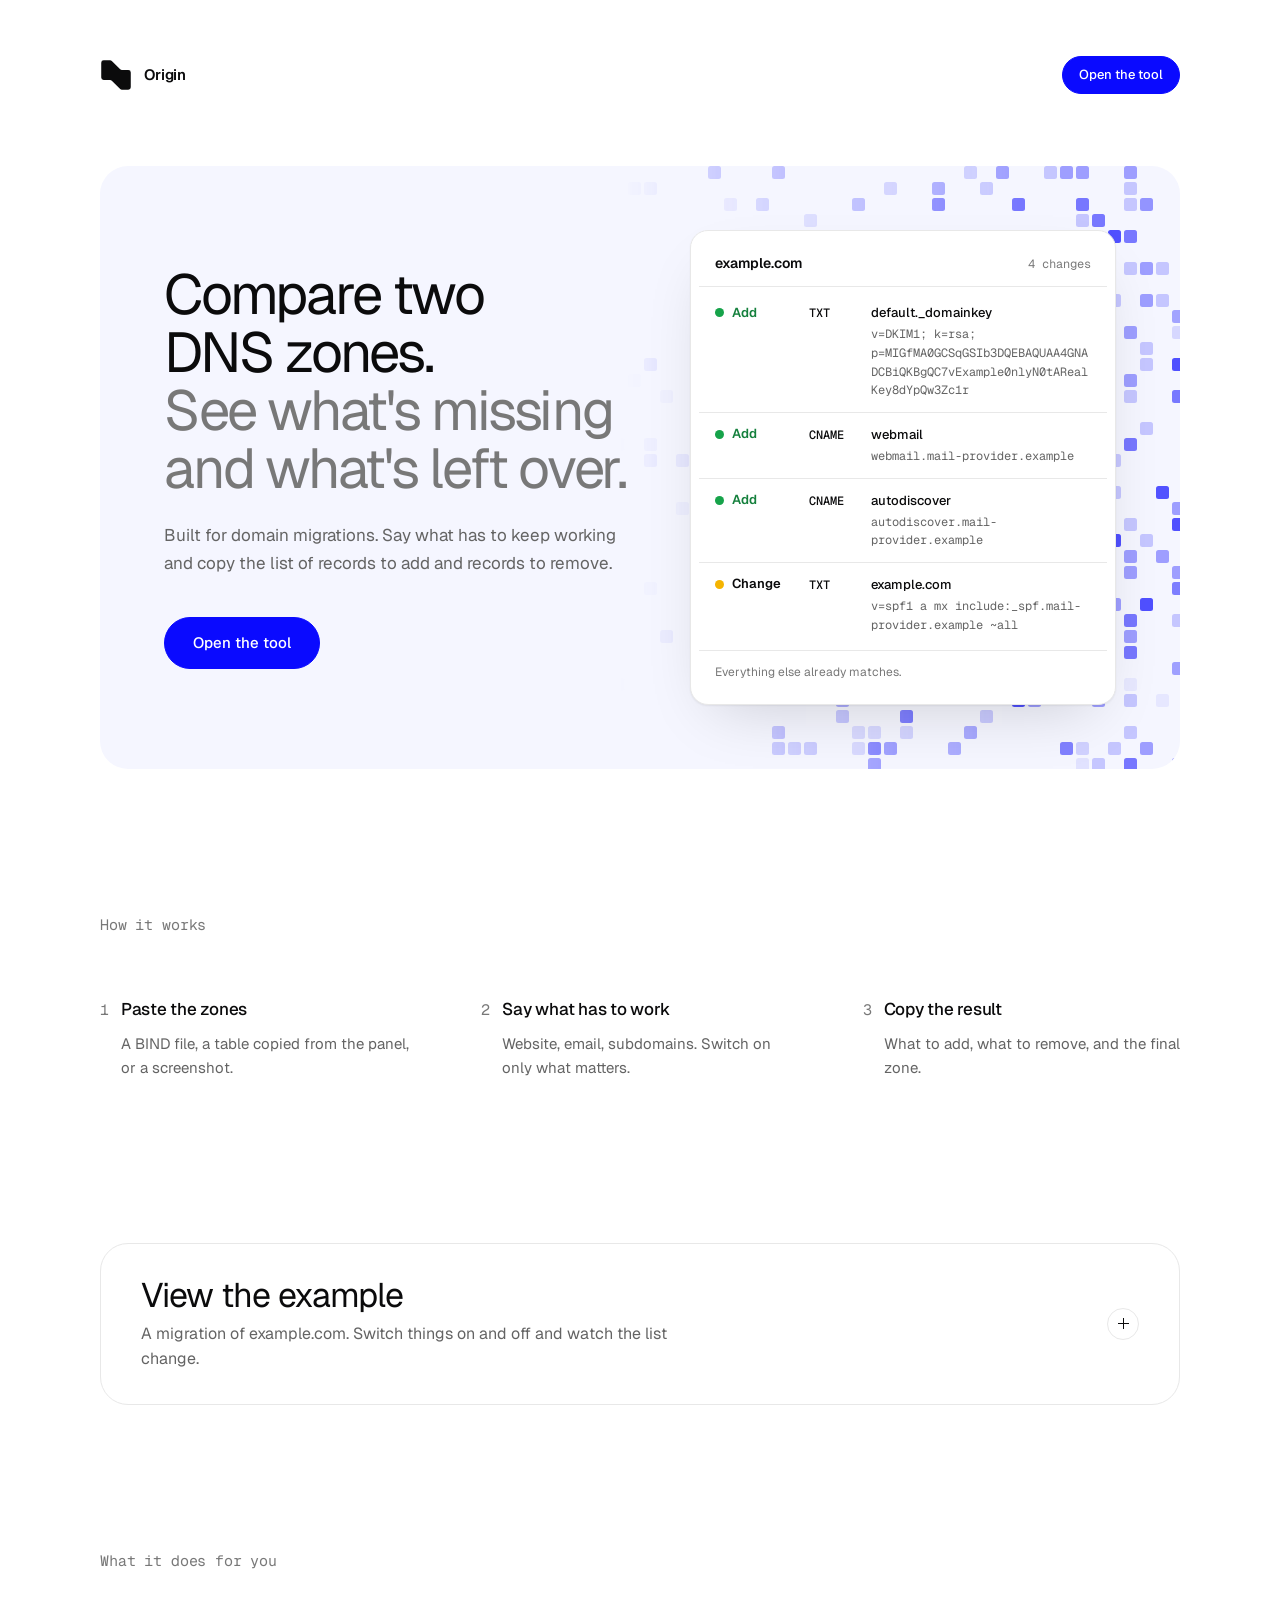
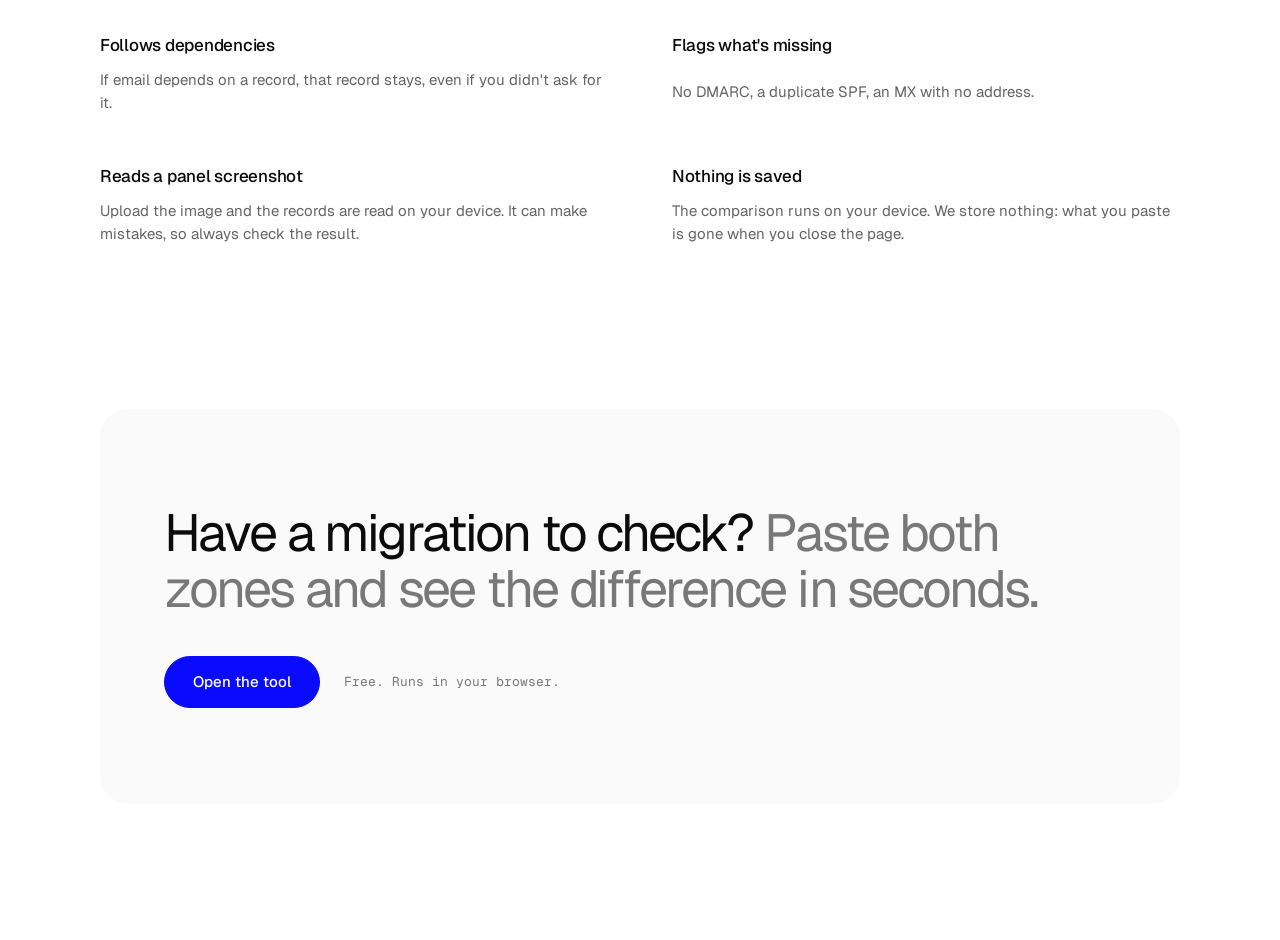
==== commit 0f075c45: "Spacing: more room above the header on mobile, taller mobile hero, 72px between header and hero on d" ====
--- a/index.html
+++ b/index.html
@@ -4,12 +4,12 @@
 <meta charset="utf-8">
 <meta name="viewport" content="width=device-width,initial-scale=1,viewport-fit=cover">
 <title>Origin</title>
-<link rel="icon" type="image/svg+xml" href="favicon.svg?v=5">
-<link rel="icon" type="image/png" sizes="180x180" href="favicon.png?v=5">
-<link rel="shortcut icon" href="favicon.ico?v=5">
-<link rel="apple-touch-icon" href="favicon.png?v=5">
+<link rel="icon" type="image/svg+xml" href="favicon.svg?v=6">
+<link rel="icon" type="image/png" sizes="180x180" href="favicon.png?v=6">
+<link rel="shortcut icon" href="favicon.ico?v=6">
+<link rel="apple-touch-icon" href="favicon.png?v=6">
 <link rel="stylesheet" href="https://fonts.googleapis.com/css2?family=Geist:wght@300..700&family=Geist+Mono:wght@400..600&display=swap">
-<link rel="stylesheet" href="style.css?v=5">
+<link rel="stylesheet" href="style.css?v=6">
 </head>
 <body>
 <svg width="0" height="0" style="position:absolute" aria-hidden="true">
@@ -104,8 +104,8 @@
     </div>
   </section>
 </div>
-<script src="core.js?v=5"></script>
-<script src="app.js?v=5"></script>
-<script src="hover.js?v=5"></script>
+<script src="core.js?v=6"></script>
+<script src="app.js?v=6"></script>
+<script src="hover.js?v=6"></script>
 </body>
 </html>
--- a/style.css
+++ b/style.css
@@ -42,7 +42,7 @@
 .lnk{font-family:var(--font-mono);font-size:14px;color:var(--ink);background:none;border:0;padding:0;cursor:pointer;text-decoration:none}
 .lnk{text-decoration:underline;text-decoration-color:var(--soft);text-underline-offset:5px}
 .lnk:hover{text-decoration-color:var(--ink)}
-.hero{margin-top:-112px;position:relative;overflow:hidden;isolation:isolate;display:grid;grid-template-columns:minmax(0,1.05fr) minmax(0,.95fr);align-items:center;gap:56px;background:var(--tint);border-radius:var(--rl);padding:64px 64px}
+.hero{margin-top:-72px;position:relative;overflow:hidden;isolation:isolate;display:grid;grid-template-columns:minmax(0,1.05fr) minmax(0,.95fr);align-items:center;gap:56px;background:var(--tint);border-radius:var(--rl);padding:64px 64px}
 .hero .px{position:absolute;inset:0;z-index:-1;height:100%;border-radius:0;background:none;opacity:.7;-webkit-mask-image:linear-gradient(90deg,transparent 48%,#000 85%);mask-image:linear-gradient(90deg,transparent 48%,#000 85%)}
 .hero .lede{font-size:clamp(2.25rem,4.4vw,3.5rem)}
 .hero .lede span{display:block}
@@ -324,7 +324,8 @@
 
 /* Phones: a calmer, shorter banner. Squares stay behind the lower edge only, the example is stacked line by line. */
 @media (max-width:700px){
-  .hero{padding:40px 20px 44px;gap:0}
+  .wrap{padding-top:48px}
+  .hero{padding:56px 20px 60px;gap:0;margin-top:-80px}   /* 24px between the logo and the banner */
   .hero .px{opacity:.6;-webkit-mask-image:linear-gradient(180deg,transparent 0,transparent 68%,#000 100%);mask-image:linear-gradient(180deg,transparent 0,transparent 68%,#000 100%)}
   .hero .lede{font-size:clamp(1.875rem,8.6vw,2.25rem);line-height:1.08}
   .hero .sub{font-size:1rem}
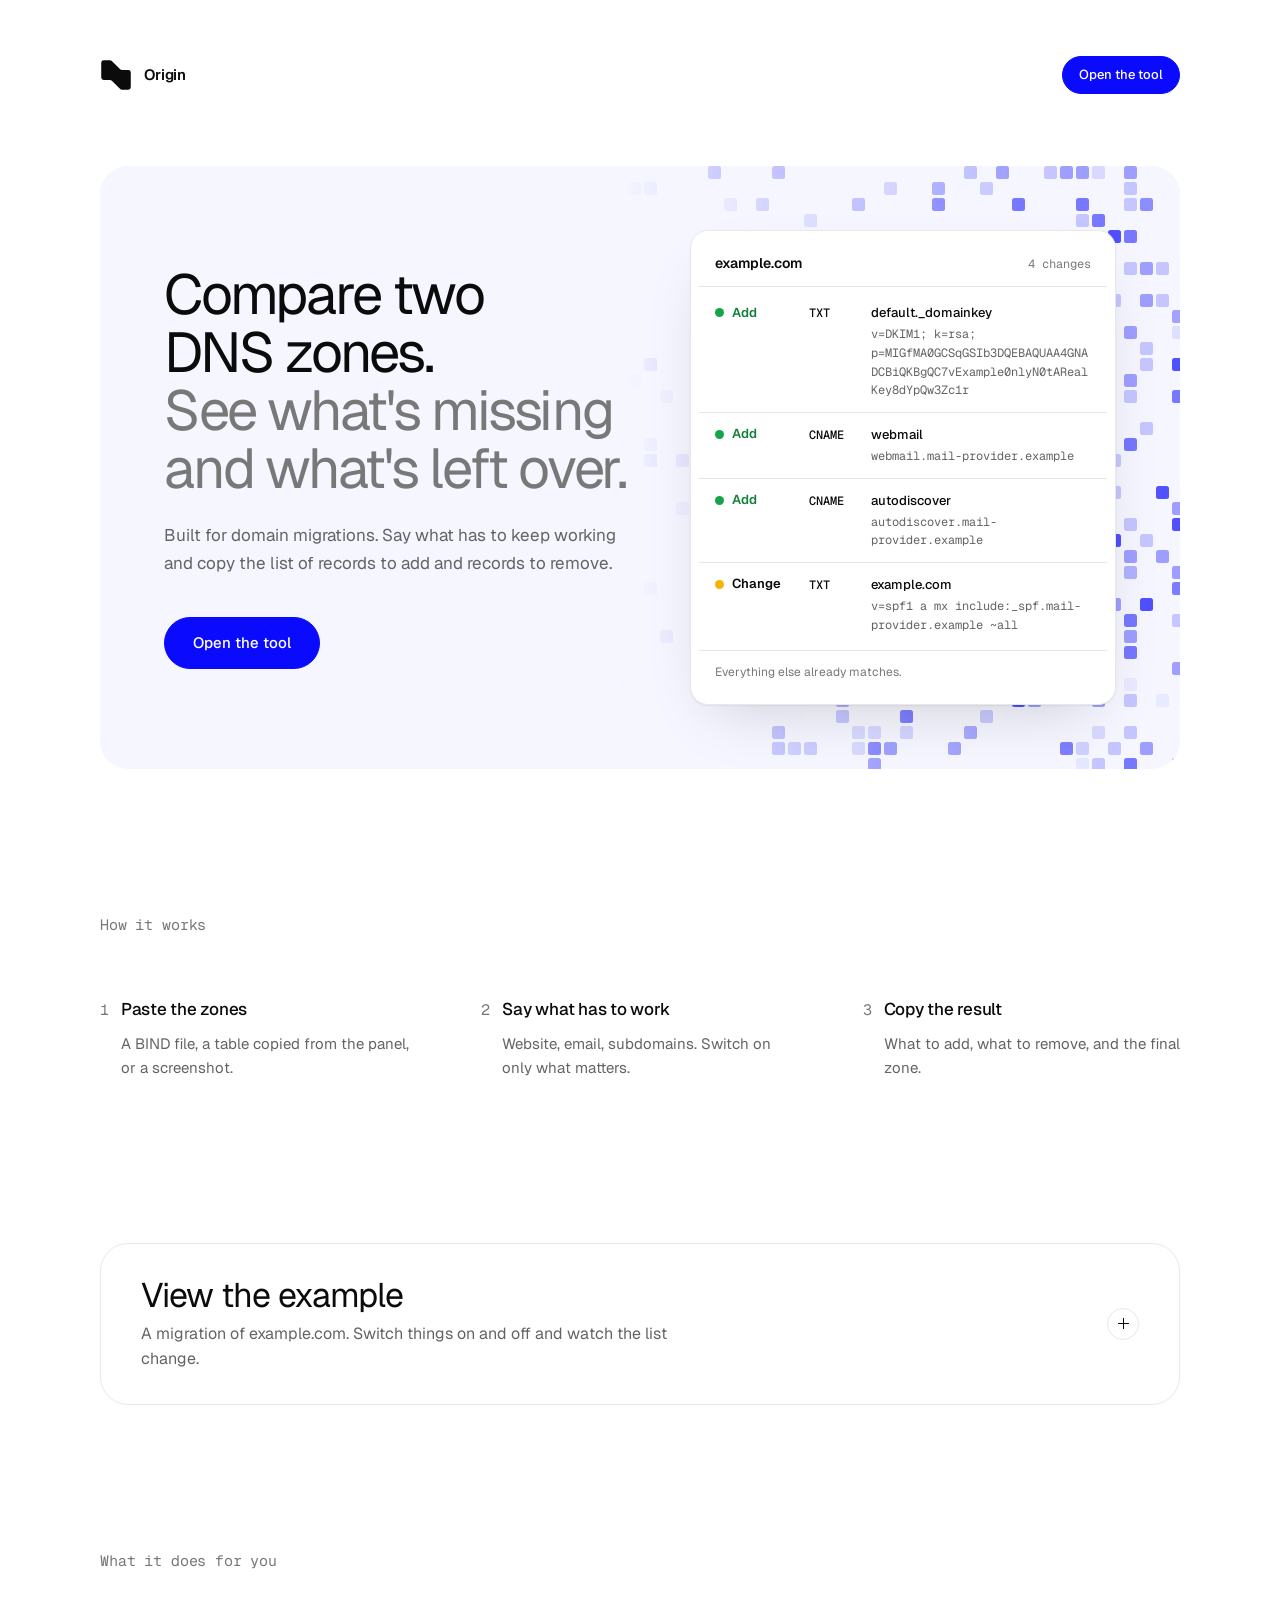
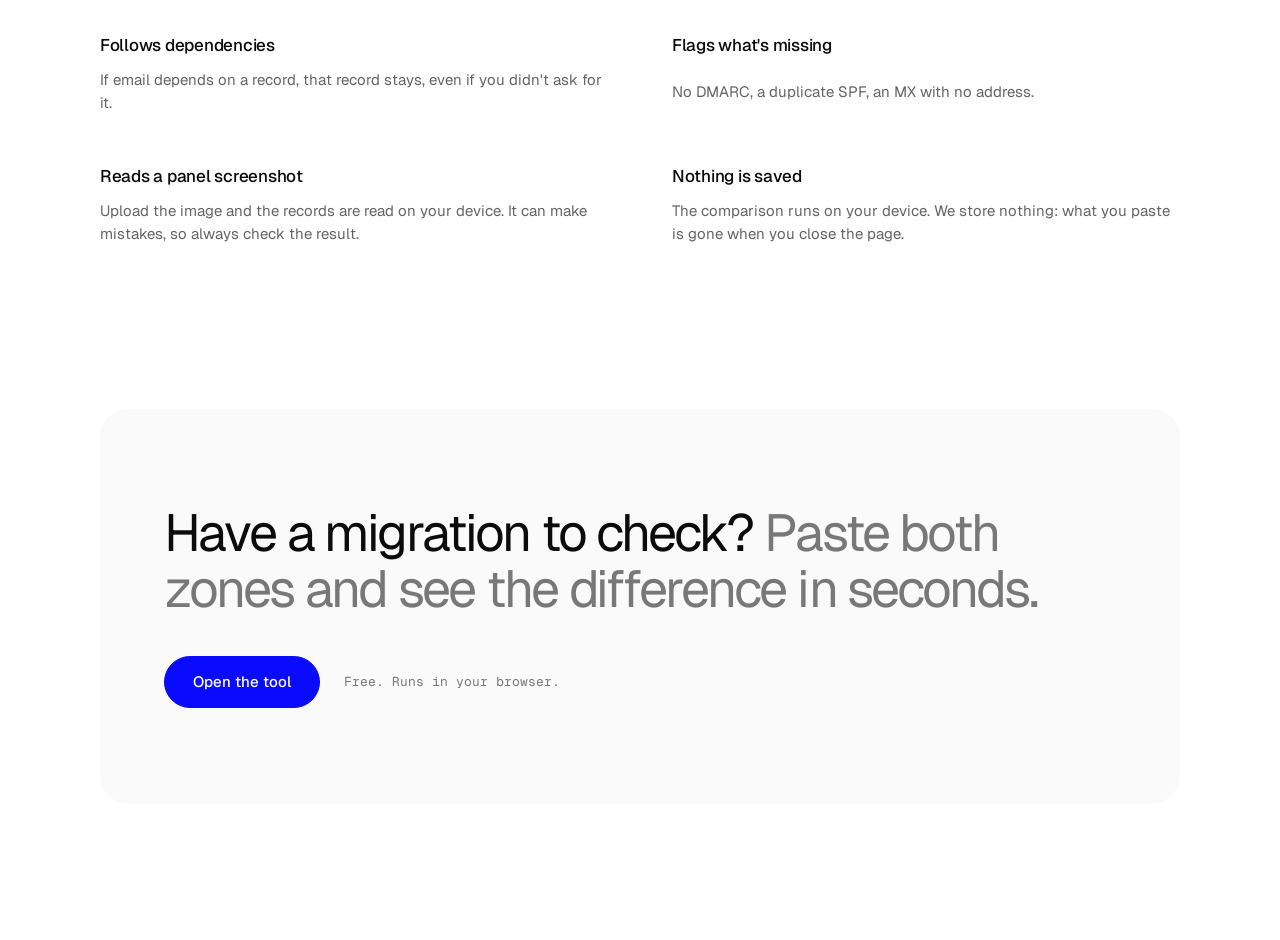
==== commit 428efdbf: "Mobile hero: text and button only, no card or animated squares Co-Authored-By: Claude Sonnet 5.5 <no" ====
--- a/index.html
+++ b/index.html
@@ -4,12 +4,12 @@
 <meta charset="utf-8">
 <meta name="viewport" content="width=device-width,initial-scale=1,viewport-fit=cover">
 <title>Origin</title>
-<link rel="icon" type="image/svg+xml" href="favicon.svg?v=6">
-<link rel="icon" type="image/png" sizes="180x180" href="favicon.png?v=6">
-<link rel="shortcut icon" href="favicon.ico?v=6">
-<link rel="apple-touch-icon" href="favicon.png?v=6">
+<link rel="icon" type="image/svg+xml" href="favicon.svg?v=7">
+<link rel="icon" type="image/png" sizes="180x180" href="favicon.png?v=7">
+<link rel="shortcut icon" href="favicon.ico?v=7">
+<link rel="apple-touch-icon" href="favicon.png?v=7">
 <link rel="stylesheet" href="https://fonts.googleapis.com/css2?family=Geist:wght@300..700&family=Geist+Mono:wght@400..600&display=swap">
-<link rel="stylesheet" href="style.css?v=6">
+<link rel="stylesheet" href="style.css?v=7">
 </head>
 <body>
 <svg width="0" height="0" style="position:absolute" aria-hidden="true">
@@ -104,8 +104,8 @@
     </div>
   </section>
 </div>
-<script src="core.js?v=6"></script>
-<script src="app.js?v=6"></script>
-<script src="hover.js?v=6"></script>
+<script src="core.js?v=7"></script>
+<script src="app.js?v=7"></script>
+<script src="hover.js?v=7"></script>
 </body>
 </html>
--- a/style.css
+++ b/style.css
@@ -353,3 +353,9 @@
 
 
 .only-m[hidden]{display:none!important}
+
+/* Phones: no card and no animated squares in the banner, just the headline, the text and the button. */
+@media (max-width:700px){
+  .hero{background:none;border-radius:0;padding:24px 0 8px;overflow:visible}
+  .hero .px{display:none}
+}
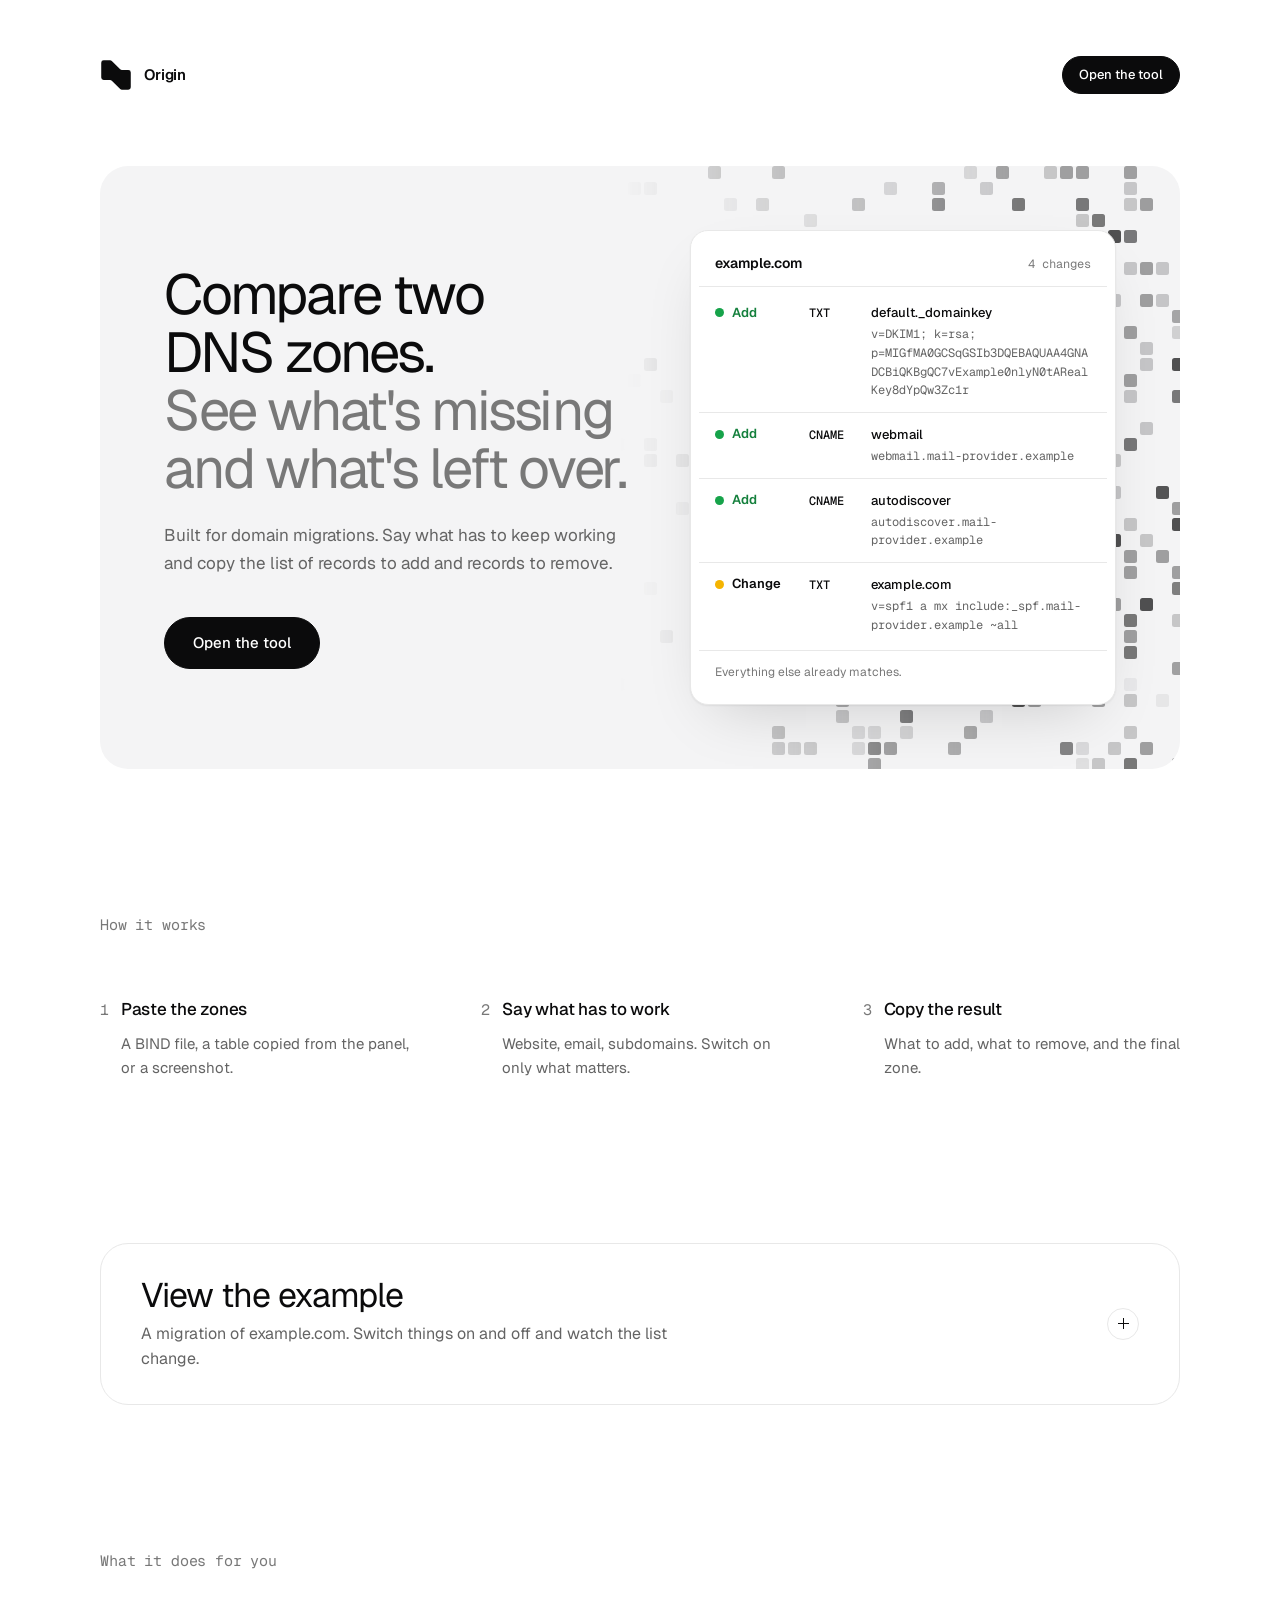
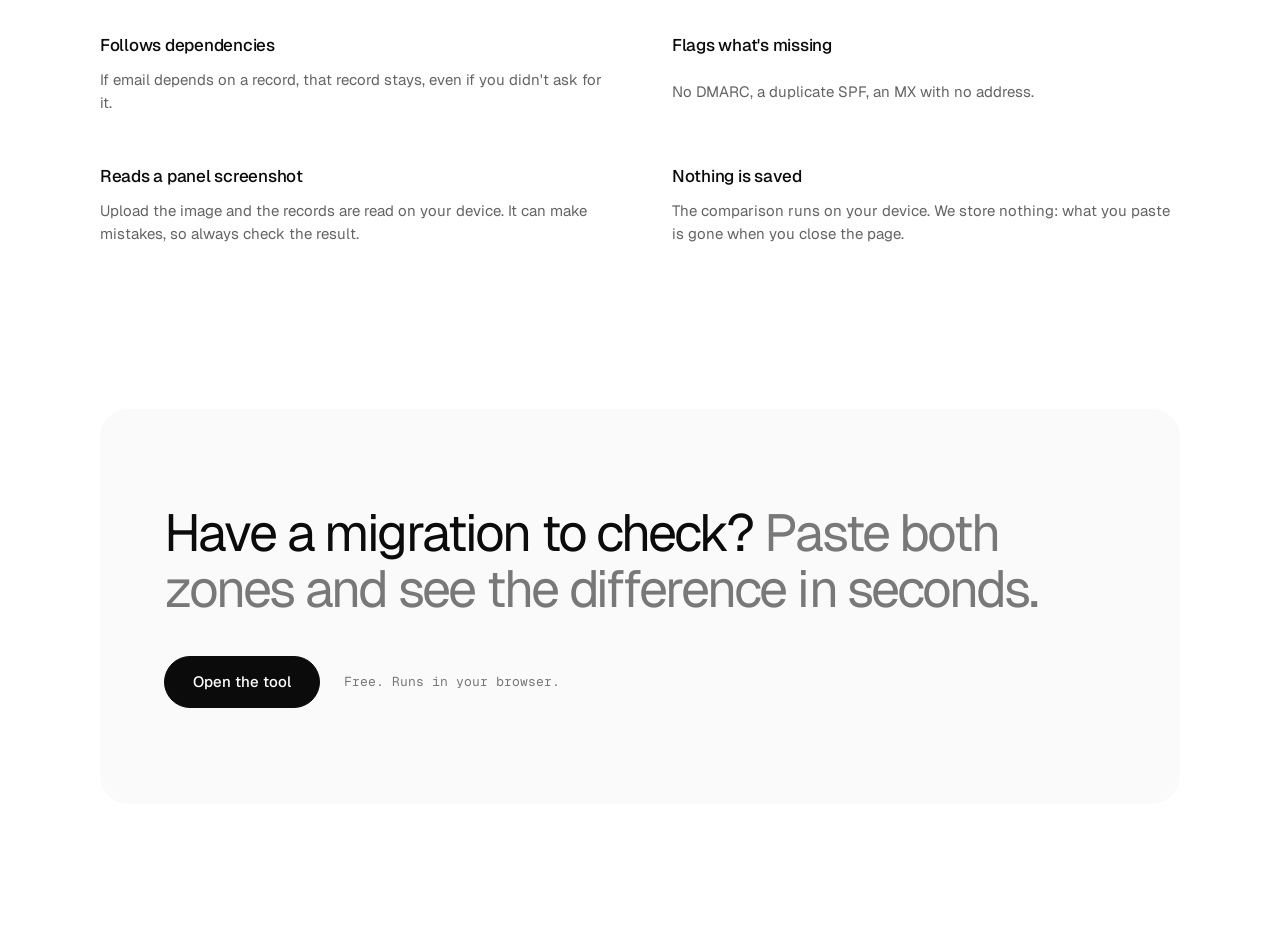
==== commit 255d1ecc: "Paleta em branco, preto e cinza (status mantem verde/vermelho/amarelo) Co-Authored-By: Claude Sonnet" ====
--- a/index.html
+++ b/index.html
@@ -4,12 +4,12 @@
 <meta charset="utf-8">
 <meta name="viewport" content="width=device-width,initial-scale=1,viewport-fit=cover">
 <title>Origin</title>
-<link rel="icon" type="image/svg+xml" href="favicon.svg?v=7">
-<link rel="icon" type="image/png" sizes="180x180" href="favicon.png?v=7">
-<link rel="shortcut icon" href="favicon.ico?v=7">
-<link rel="apple-touch-icon" href="favicon.png?v=7">
+<link rel="icon" type="image/svg+xml" href="favicon.svg?v=8">
+<link rel="icon" type="image/png" sizes="180x180" href="favicon.png?v=8">
+<link rel="shortcut icon" href="favicon.ico?v=8">
+<link rel="apple-touch-icon" href="favicon.png?v=8">
 <link rel="stylesheet" href="https://fonts.googleapis.com/css2?family=Geist:wght@300..700&family=Geist+Mono:wght@400..600&display=swap">
-<link rel="stylesheet" href="style.css?v=7">
+<link rel="stylesheet" href="style.css">
 </head>
 <body>
 <svg width="0" height="0" style="position:absolute" aria-hidden="true">
@@ -104,8 +104,8 @@
     </div>
   </section>
 </div>
-<script src="core.js?v=7"></script>
-<script src="app.js?v=7"></script>
-<script src="hover.js?v=7"></script>
+<script src="core.js"></script>
+<script src="app.js"></script>
+<script src="hover.js"></script>
 </body>
 </html>
--- a/style.css
+++ b/style.css
@@ -2,8 +2,8 @@
    Section labels in grey mono, light grotesque headings, plain lists instead of cards. */
 :root{
   color-scheme:light;
-  --bg:#FFFFFF; --field:#FAFAFA; --tint:#F5F6FF; --ink:#0B0B0C; --muted:#646464; --label:#787878; --line:#E8E8E8; --soft:#D0D0D0; --grey:#B8B8B8;
-  --blue:#0A0AFF; --blue-h:#0000CC; --blue-d:#0A0AFF;
+  --bg:#FFFFFF; --field:#FAFAFA; --tint:#F4F4F5; --ink:#0B0B0C; --muted:#646464; --label:#787878; --line:#E8E8E8; --soft:#D0D0D0; --grey:#B8B8B8;
+  --blue:#0B0B0C; --blue-h:#2A2A2E; --blue-d:#0B0B0C;
   --shadow:0 1px 2px rgba(11,11,12,.18);
   --ease:cubic-bezier(.22,.8,.24,1);
   --r:18px; --rc:12px; --rl:28px;
@@ -201,7 +201,7 @@
 .v-diff{--g:var(--g-neq)}
 .v-remove{--c:#6A6A6A;--g:var(--g-minus)}
 .v-ok,.v-keep{--g:var(--g-check)}
-.v-review{--cb:#E7E8FF;--c:var(--blue);--g:var(--g-ask)}
+.v-review{--cb:#ECECEC;--c:var(--blue);--g:var(--g-ask)}
 .v-skip,.v-infra{--cb:#F0F0F0;--c:#9A9A9A;--g:var(--g-minus)}
 .s-warn{--cb:#FFE1E1;--c:#D92D20;--g:var(--g-bang)}
 .s-crit{--cb:#D92D20;--c:#fff;--g:var(--g-bang)}
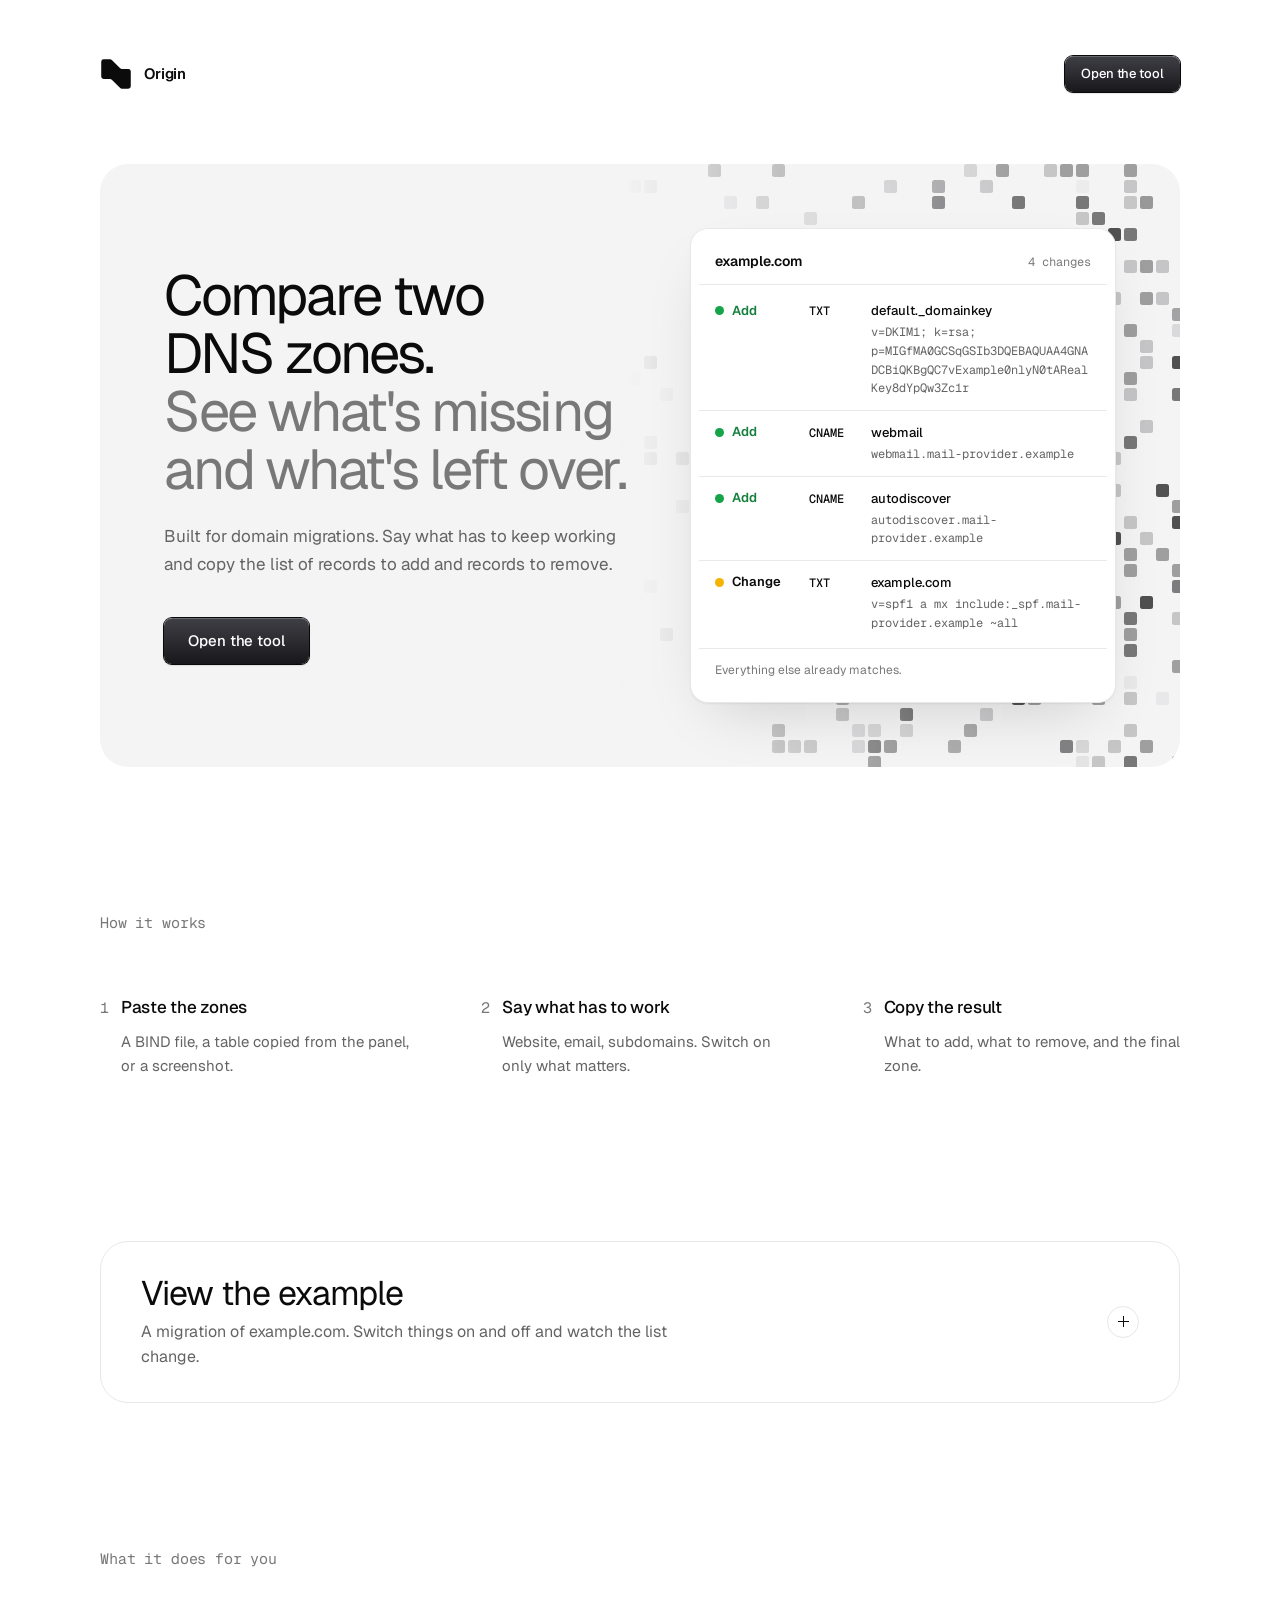
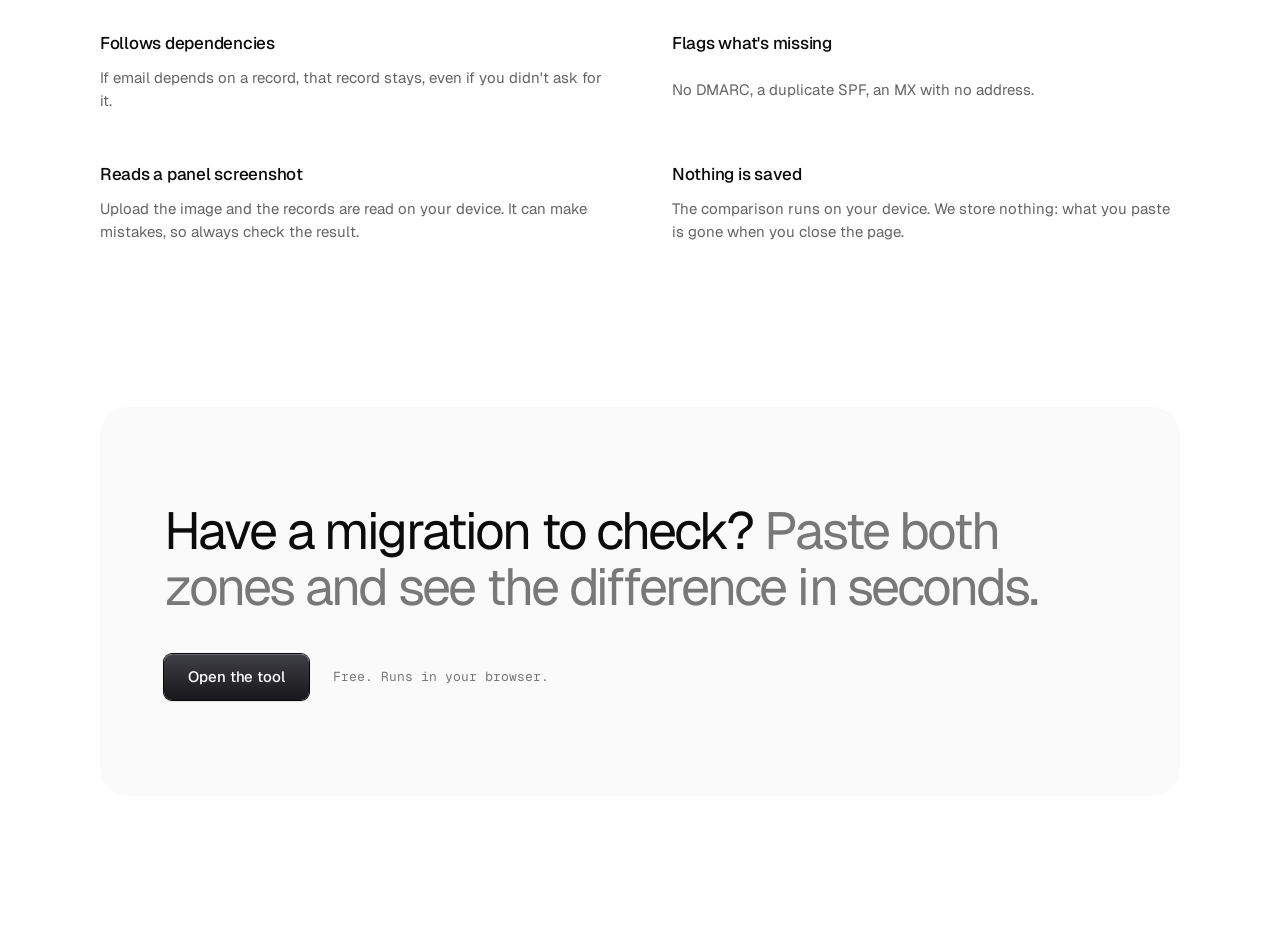
==== commit 583a02f3: "Botao Open the tool no estilo CTA do Medusa Co-Authored-By: Claude Sonnet 5.5 <noreply@anthropic.com" ====
--- a/index.html
+++ b/index.html
@@ -9,7 +9,7 @@
 <link rel="shortcut icon" href="favicon.ico?v=8">
 <link rel="apple-touch-icon" href="favicon.png?v=8">
 <link rel="stylesheet" href="https://fonts.googleapis.com/css2?family=Geist:wght@300..700&family=Geist+Mono:wght@400..600&display=swap">
-<link rel="stylesheet" href="style.css">
+<link rel="stylesheet" href="style.css?v=9">
 </head>
 <body>
 <svg width="0" height="0" style="position:absolute" aria-hidden="true">
--- a/style.css
+++ b/style.css
@@ -34,8 +34,10 @@
 .btn.dark{background:var(--ink);border-color:var(--ink);color:var(--bg);padding:12px 24px}
 .btn.dark:hover{background:#2A2A2E;border-color:#2A2A2E}
 .btn.lg{font-size:15px;padding:16px 28px}
-.btn.blue{background:var(--blue);border-color:var(--blue);color:#fff}
-.btn.blue:hover{background:var(--blue-h);border-color:var(--blue-h)}
+.btn.blue{background:linear-gradient(180deg,#3F3F46 0%,#18181B 100%);border:0;border-radius:8px;color:#fff;font-weight:500;letter-spacing:-.005em;box-shadow:0 0 0 1px #09090B,0 1px 2px rgba(0,0,0,.3),inset 0 1px 0 rgba(255,255,255,.22);transition:background .15s ease,box-shadow .15s ease}
+.btn.blue:hover{background:linear-gradient(180deg,#52525B 0%,#27272A 100%);border:0}
+.btn.blue:active{background:linear-gradient(180deg,#27272A 0%,#18181B 100%);box-shadow:0 0 0 1px #09090B,inset 0 1px 2px rgba(0,0,0,.4)}
+.btn.blue.lg{padding:14px 24px}
 
 /* Landing */
 .home{gap:144px}
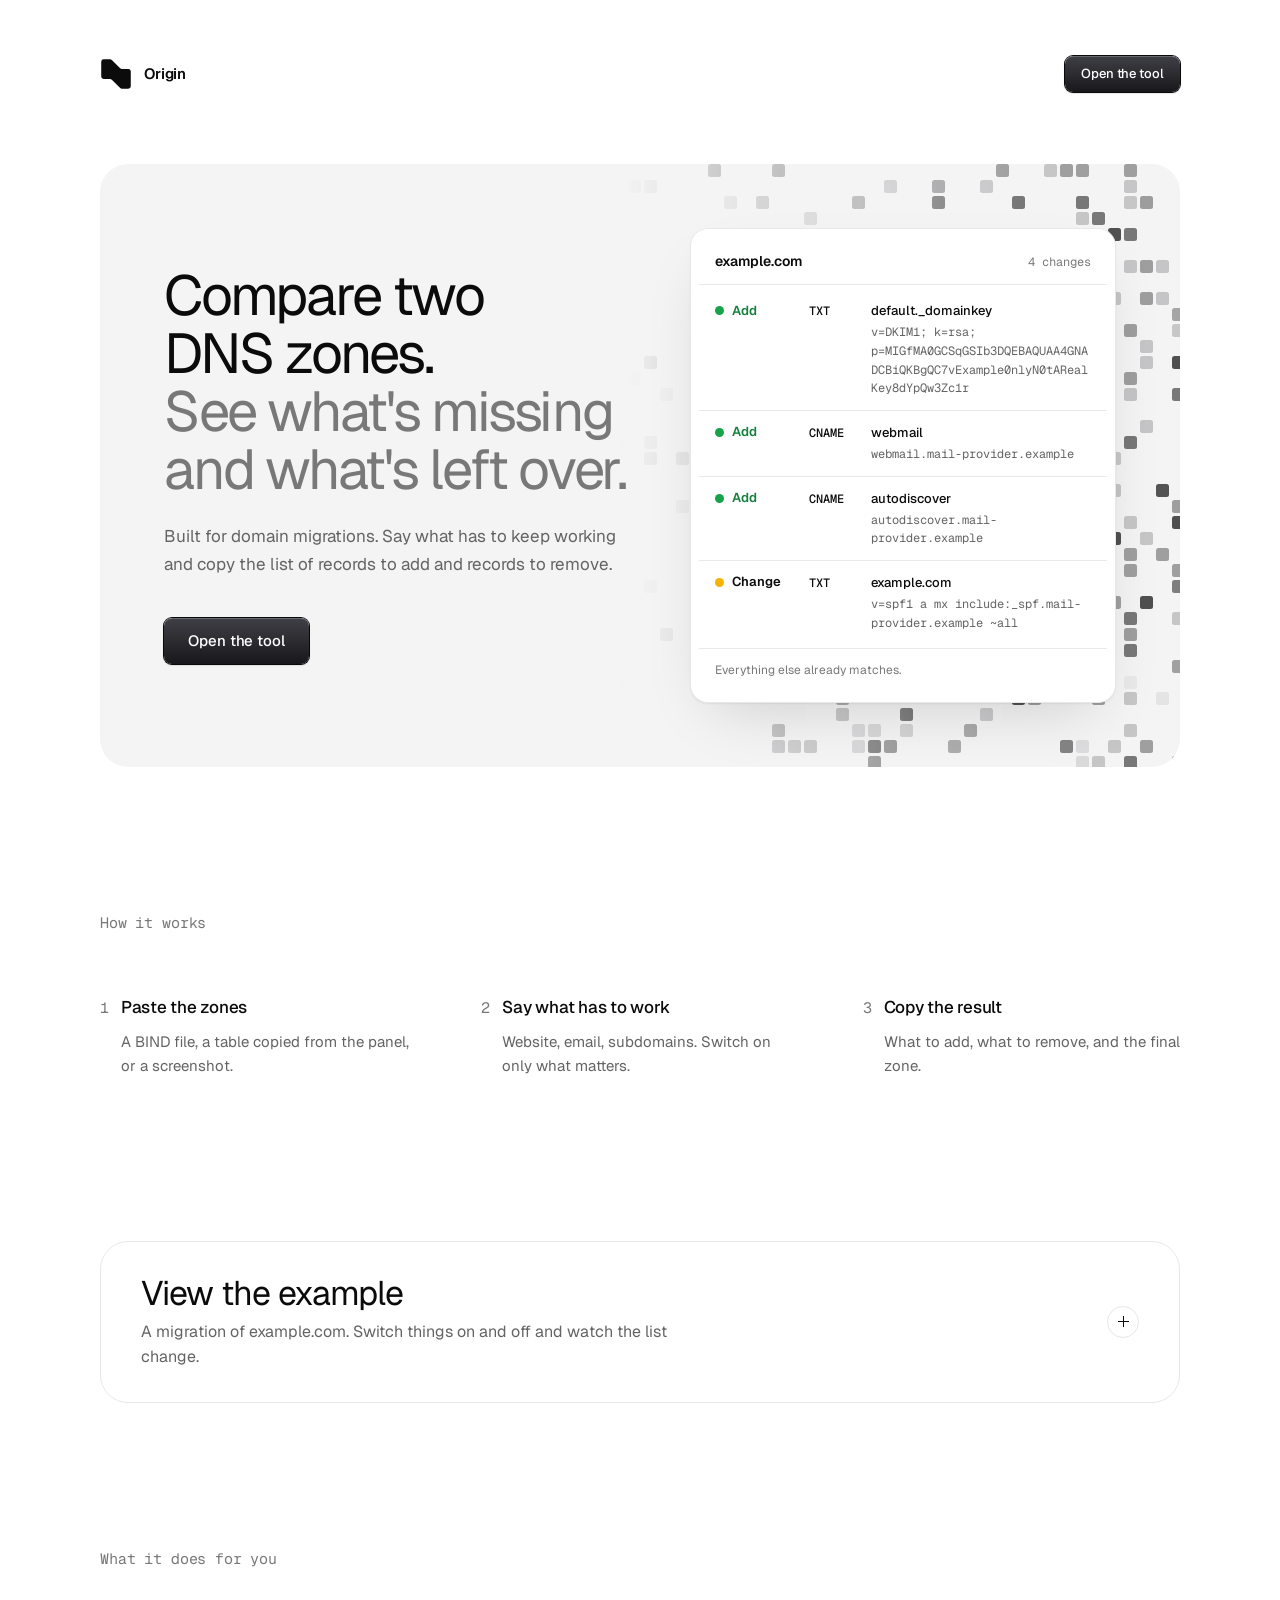
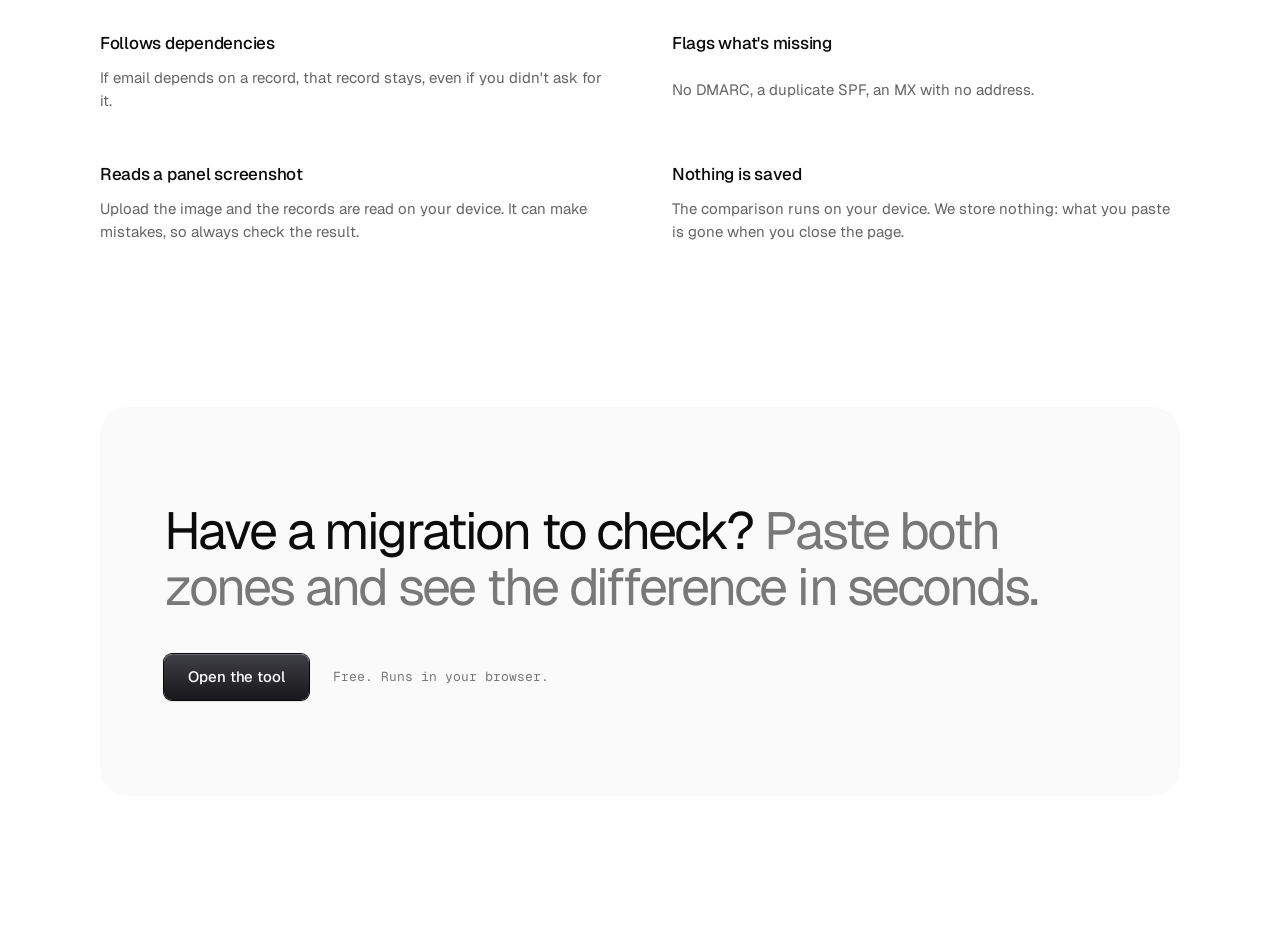
==== commit 2600f8c4: "Todos os botoes no estilo CTA do Medusa Co-Authored-By: Claude Sonnet 5.5 <noreply@anthropic.com>" ====
--- a/index.html
+++ b/index.html
@@ -9,7 +9,7 @@
 <link rel="shortcut icon" href="favicon.ico?v=8">
 <link rel="apple-touch-icon" href="favicon.png?v=8">
 <link rel="stylesheet" href="https://fonts.googleapis.com/css2?family=Geist:wght@300..700&family=Geist+Mono:wght@400..600&display=swap">
-<link rel="stylesheet" href="style.css?v=9">
+<link rel="stylesheet" href="style.css?v=10">
 </head>
 <body>
 <svg width="0" height="0" style="position:absolute" aria-hidden="true">
--- a/style.css
+++ b/style.css
@@ -18,7 +18,7 @@
 h1{font-size:15px;font-weight:600;letter-spacing:-.01em}
 h2,.eyebrow,.panel legend{font-family:var(--font-mono);font-size:15px;font-weight:400;letter-spacing:-.01em;color:var(--label)}
 :focus-visible{outline:2px solid var(--blue-d);outline-offset:2px;border-radius:8px}
-.btn:focus-visible,.sw:focus-visible{border-radius:980px}
+.btn:focus-visible,.sw:focus-visible{border-radius:8px}
 
 .nav{display:flex;align-items:center;justify-content:space-between;gap:12px}
 .brand{display:flex;align-items:center;gap:12px}
@@ -26,13 +26,14 @@
 .mk{display:inline-flex;width:32px;height:32px;flex:none}
 .mk svg{width:32px;height:32px;display:block;overflow:visible}
 
-.btn{font:inherit;font-size:13px;font-weight:500;line-height:1.2;padding:10px 16px;border:1px solid var(--soft);border-radius:980px;background:var(--bg);color:var(--ink);cursor:pointer;white-space:nowrap}
+.btn{font:inherit;font-size:13px;font-weight:500;line-height:1.2;padding:10px 16px;border:0;border-radius:8px;background:#fff;color:var(--ink);cursor:pointer;white-space:nowrap;box-shadow:0 0 0 1px rgba(0,0,0,.12),0 1px 2px rgba(0,0,0,.08);transition:background .15s ease,box-shadow .15s ease}
 a.btn{display:inline-flex;align-items:center}
-.btn:hover{border-color:var(--ink)}
+.btn:hover{background:#F4F4F5}
 .btn[disabled]{opacity:.5;cursor:default}
 .btn.sm{font-size:12px;padding:8px 14px}
-.btn.dark{background:var(--ink);border-color:var(--ink);color:var(--bg);padding:12px 24px}
-.btn.dark:hover{background:#2A2A2E;border-color:#2A2A2E}
+.btn.dark{background:linear-gradient(180deg,#3F3F46 0%,#18181B 100%);color:#fff;padding:12px 24px;box-shadow:0 0 0 1px #09090B,0 1px 2px rgba(0,0,0,.3),inset 0 1px 0 rgba(255,255,255,.22)}
+.btn.dark:hover{background:linear-gradient(180deg,#52525B 0%,#27272A 100%)}
+.btn.dark:active{background:linear-gradient(180deg,#27272A 0%,#18181B 100%);box-shadow:0 0 0 1px #09090B,inset 0 1px 2px rgba(0,0,0,.4)}
 .btn.lg{font-size:15px;padding:16px 28px}
 .btn.blue{background:linear-gradient(180deg,#3F3F46 0%,#18181B 100%);border:0;border-radius:8px;color:#fff;font-weight:500;letter-spacing:-.005em;box-shadow:0 0 0 1px #09090B,0 1px 2px rgba(0,0,0,.3),inset 0 1px 0 rgba(255,255,255,.22);transition:background .15s ease,box-shadow .15s ease}
 .btn.blue:hover{background:linear-gradient(180deg,#52525B 0%,#27272A 100%);border:0}
